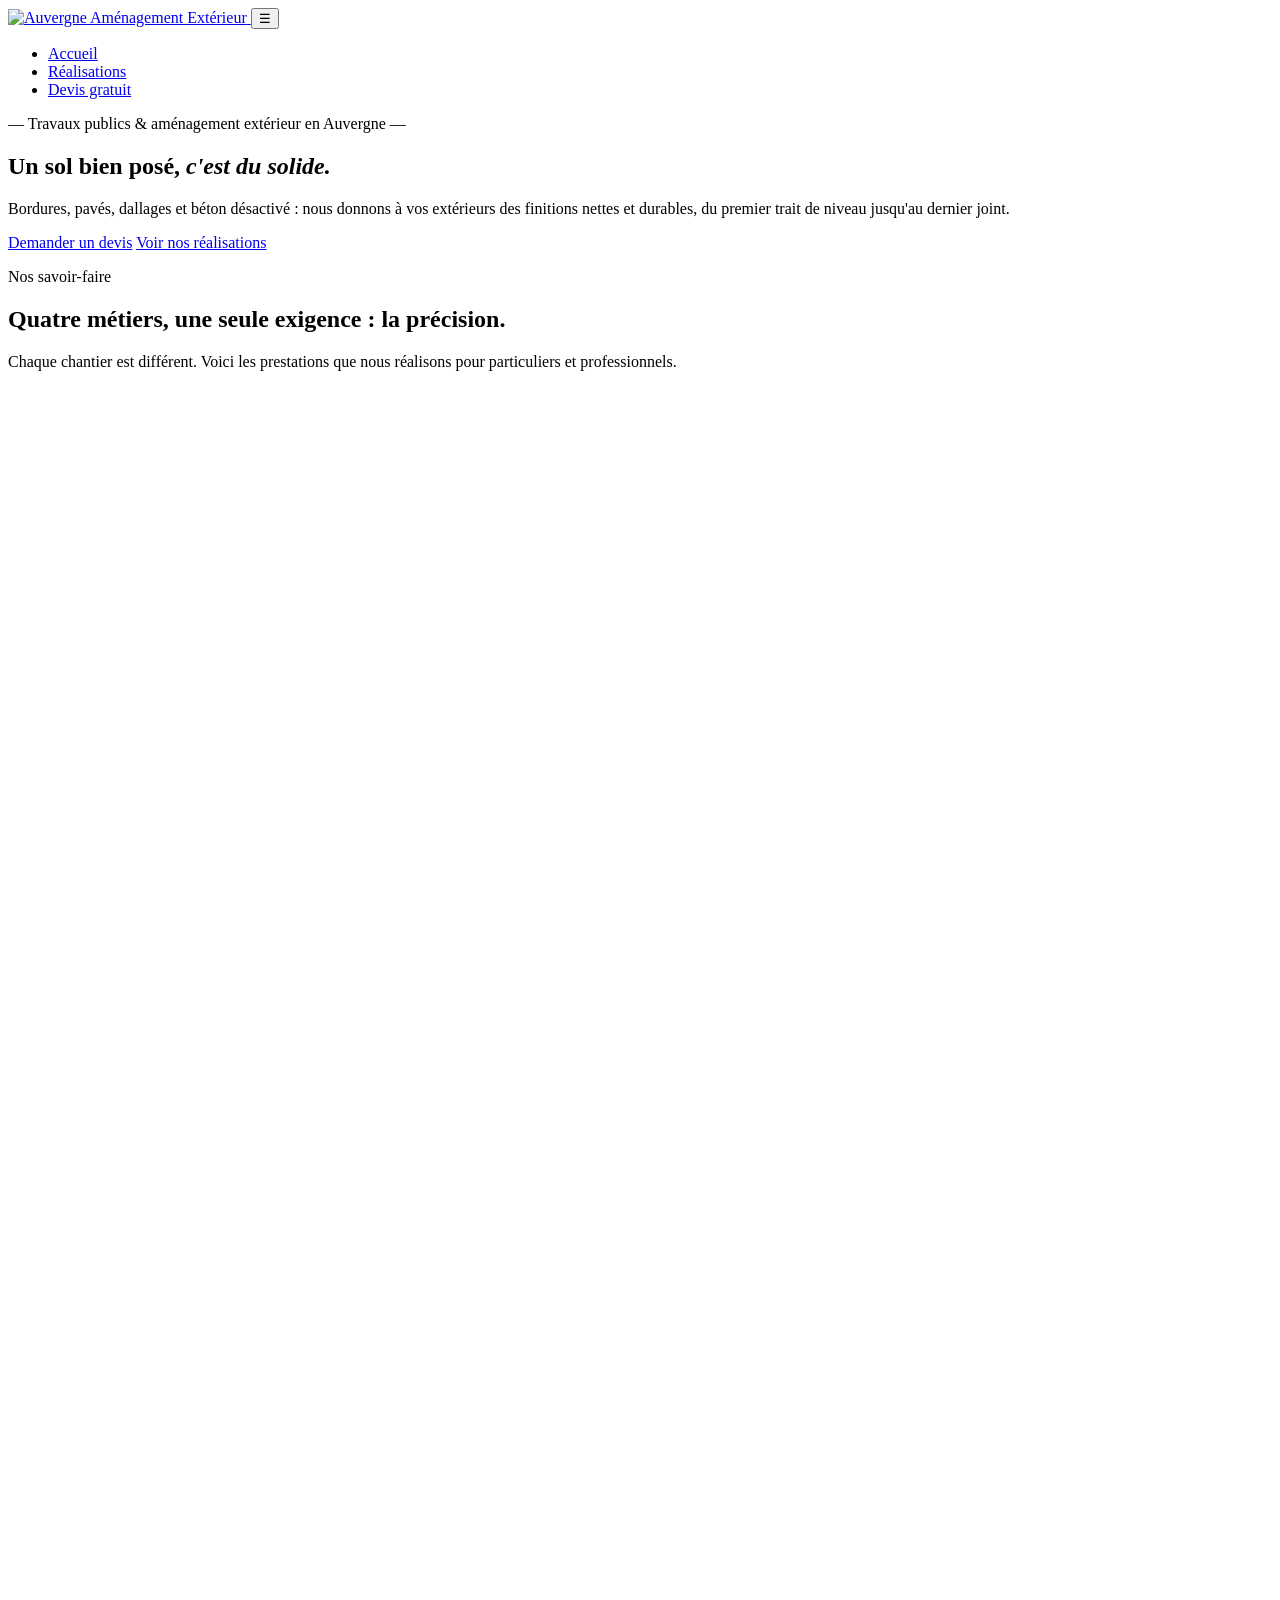
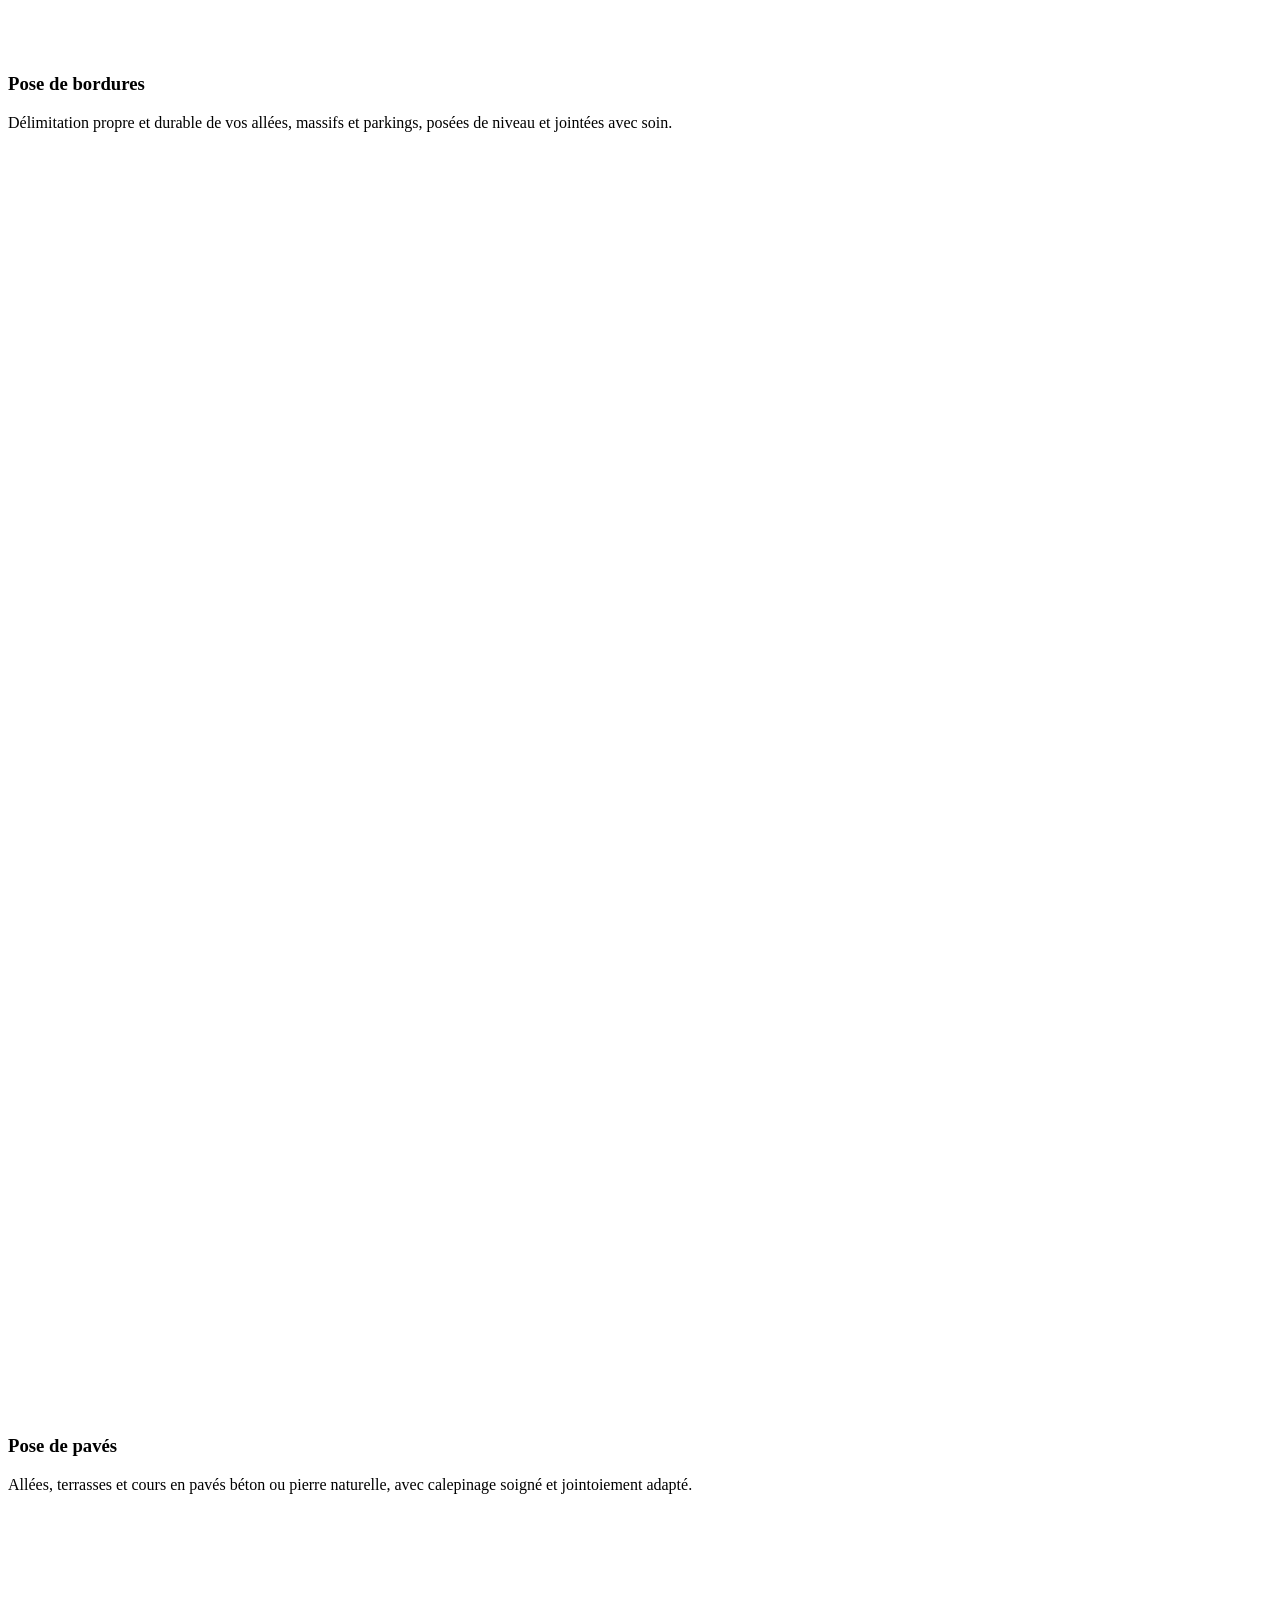
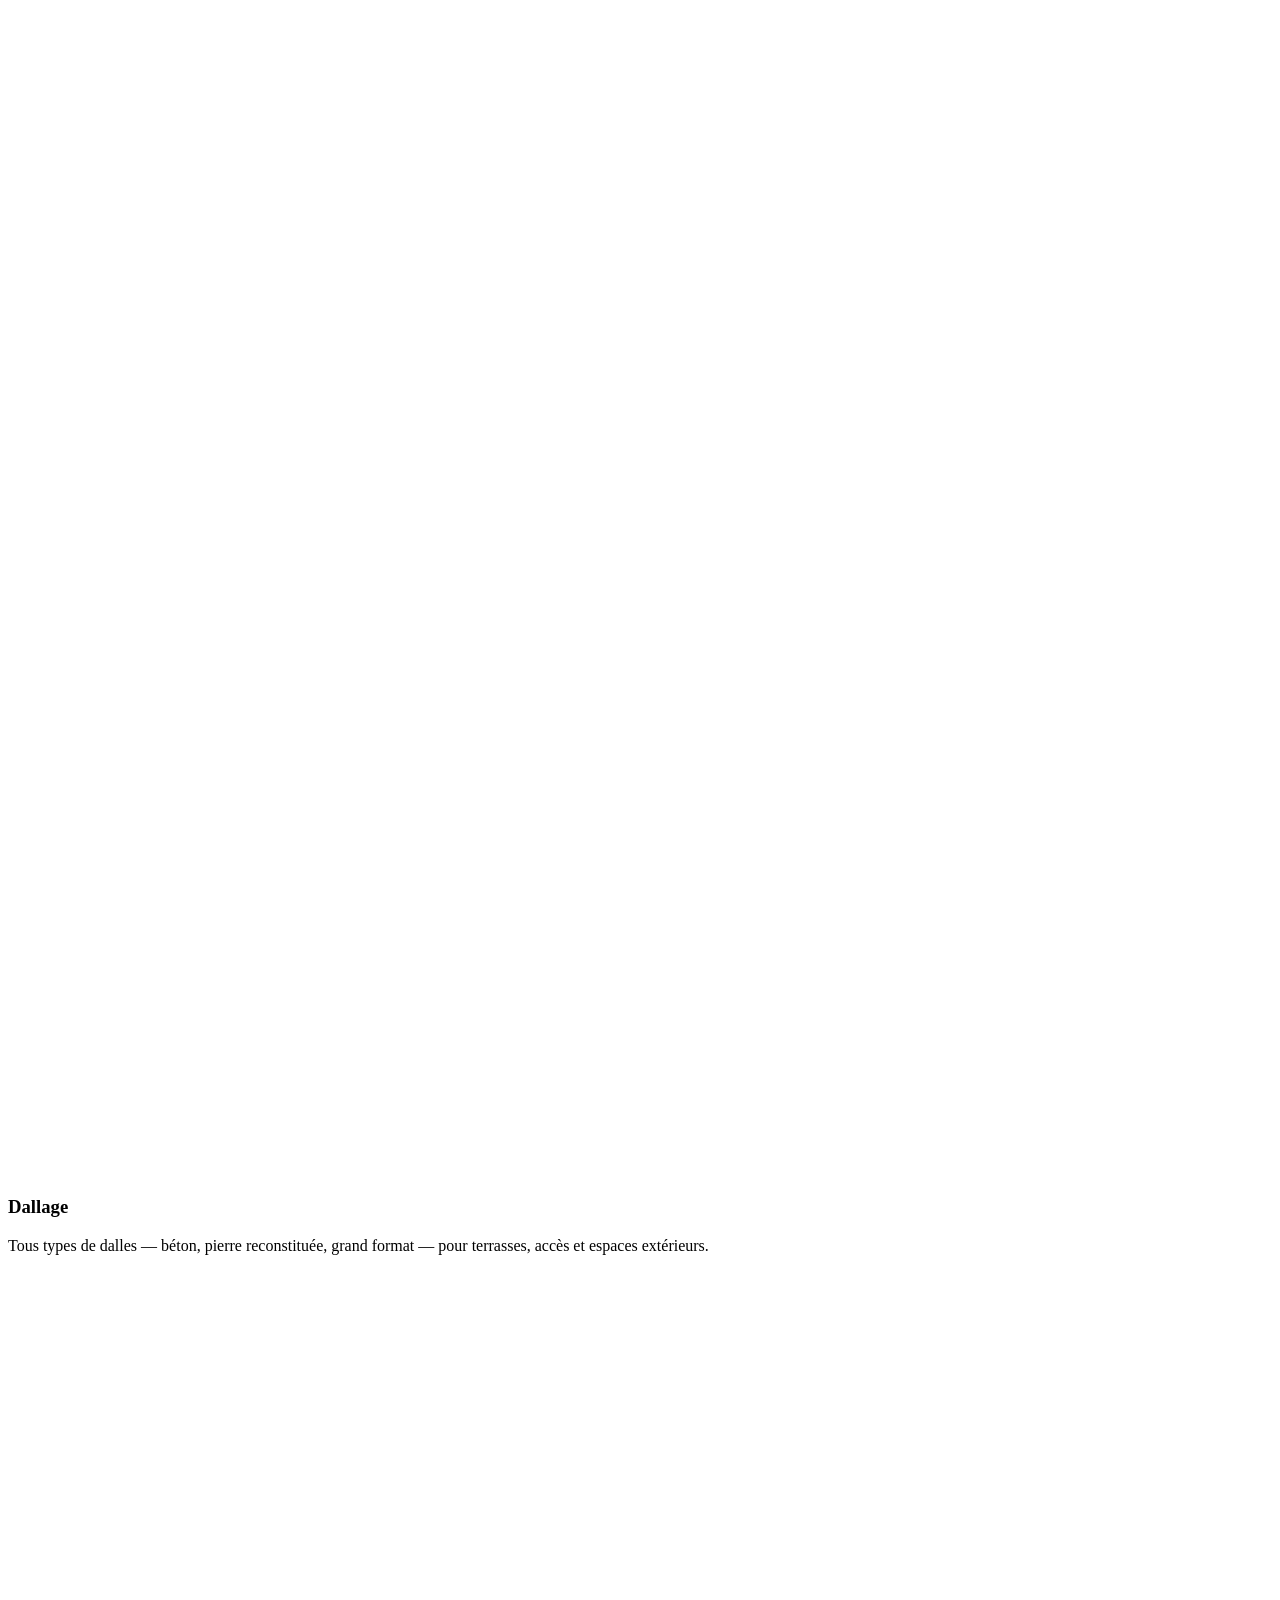
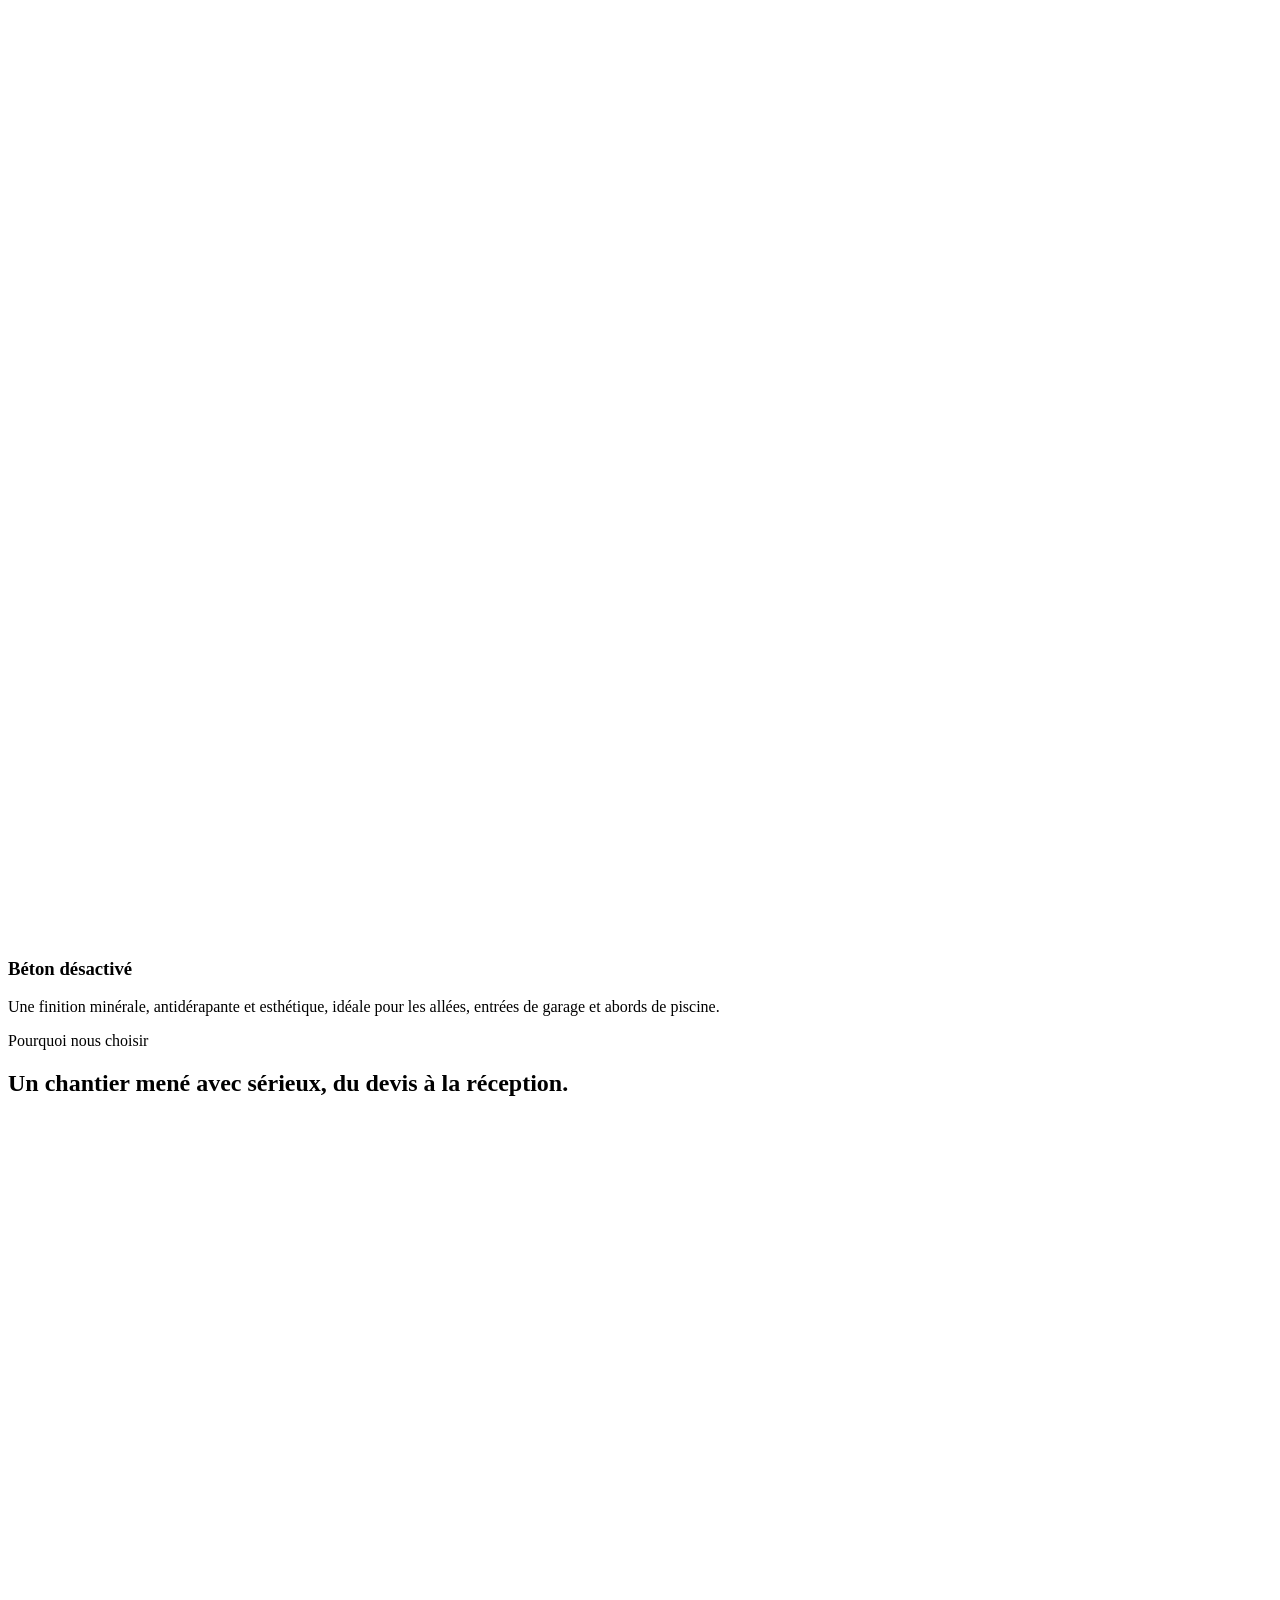
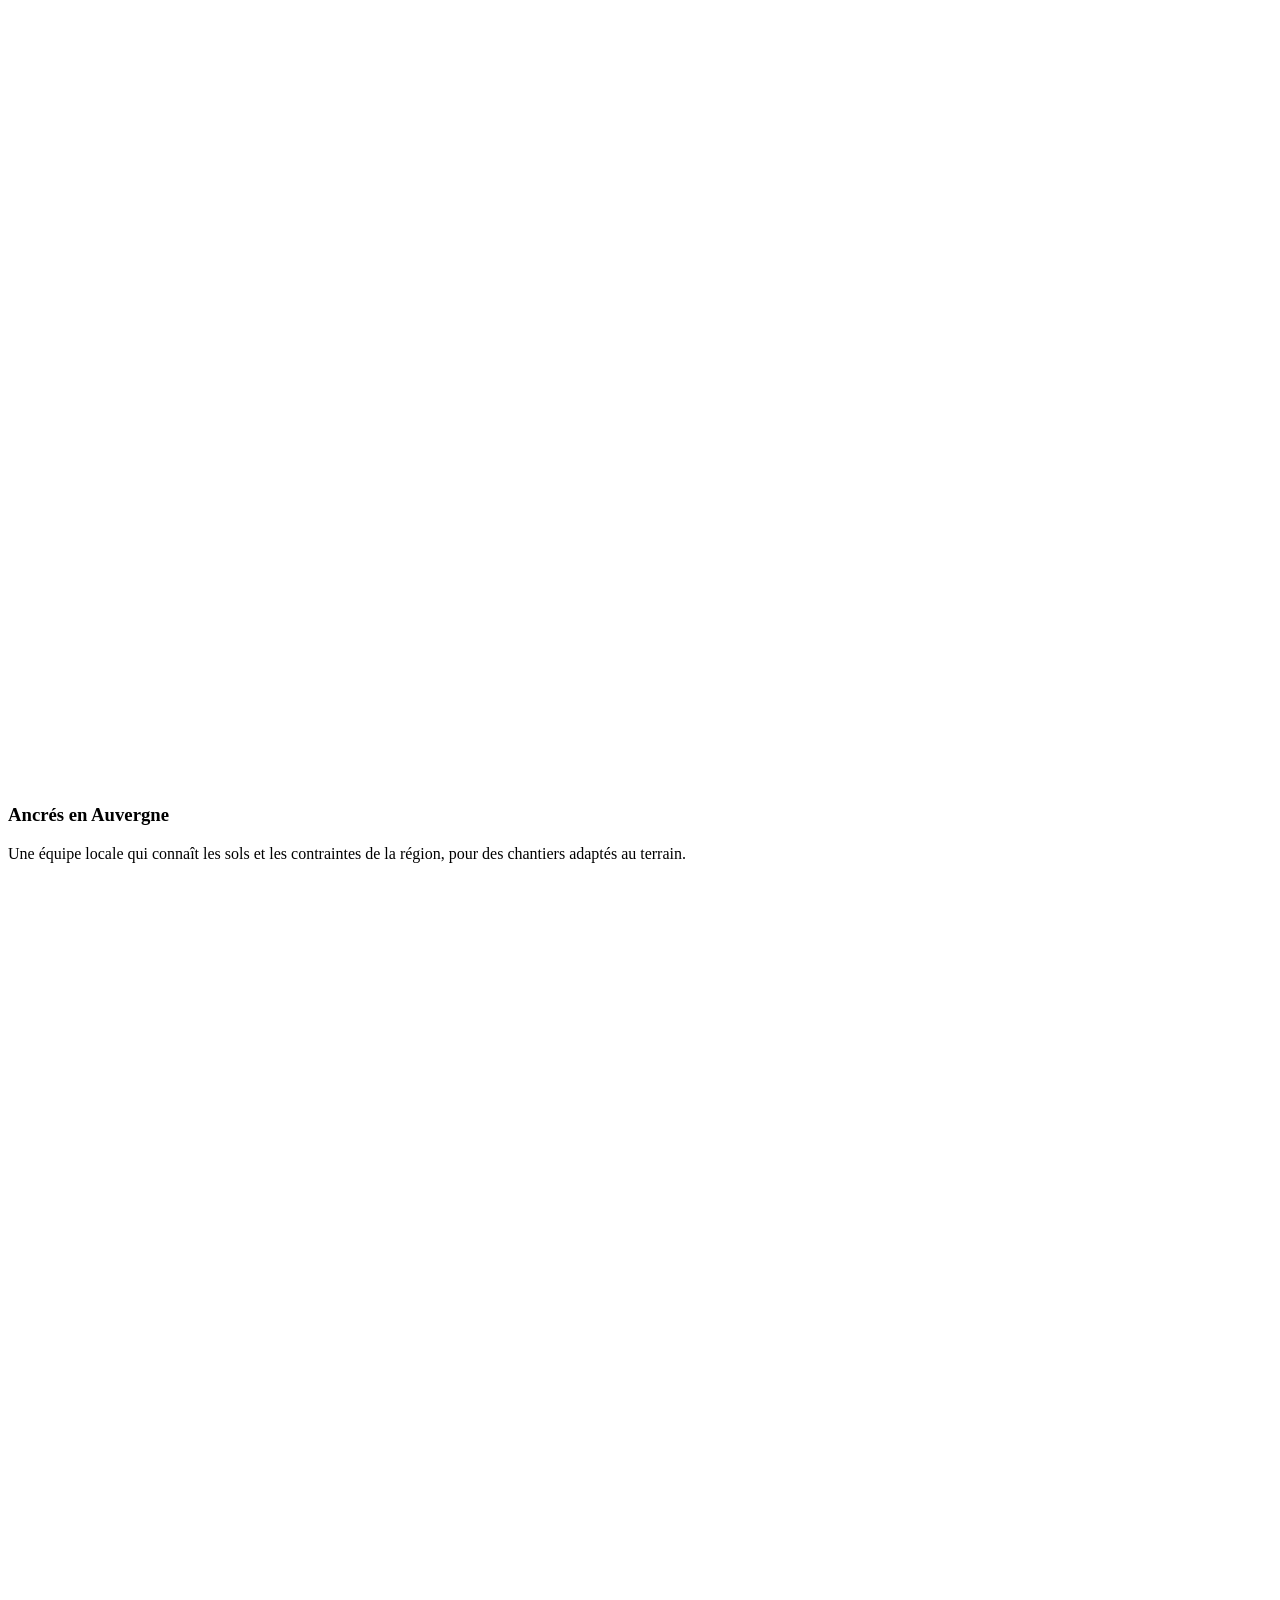
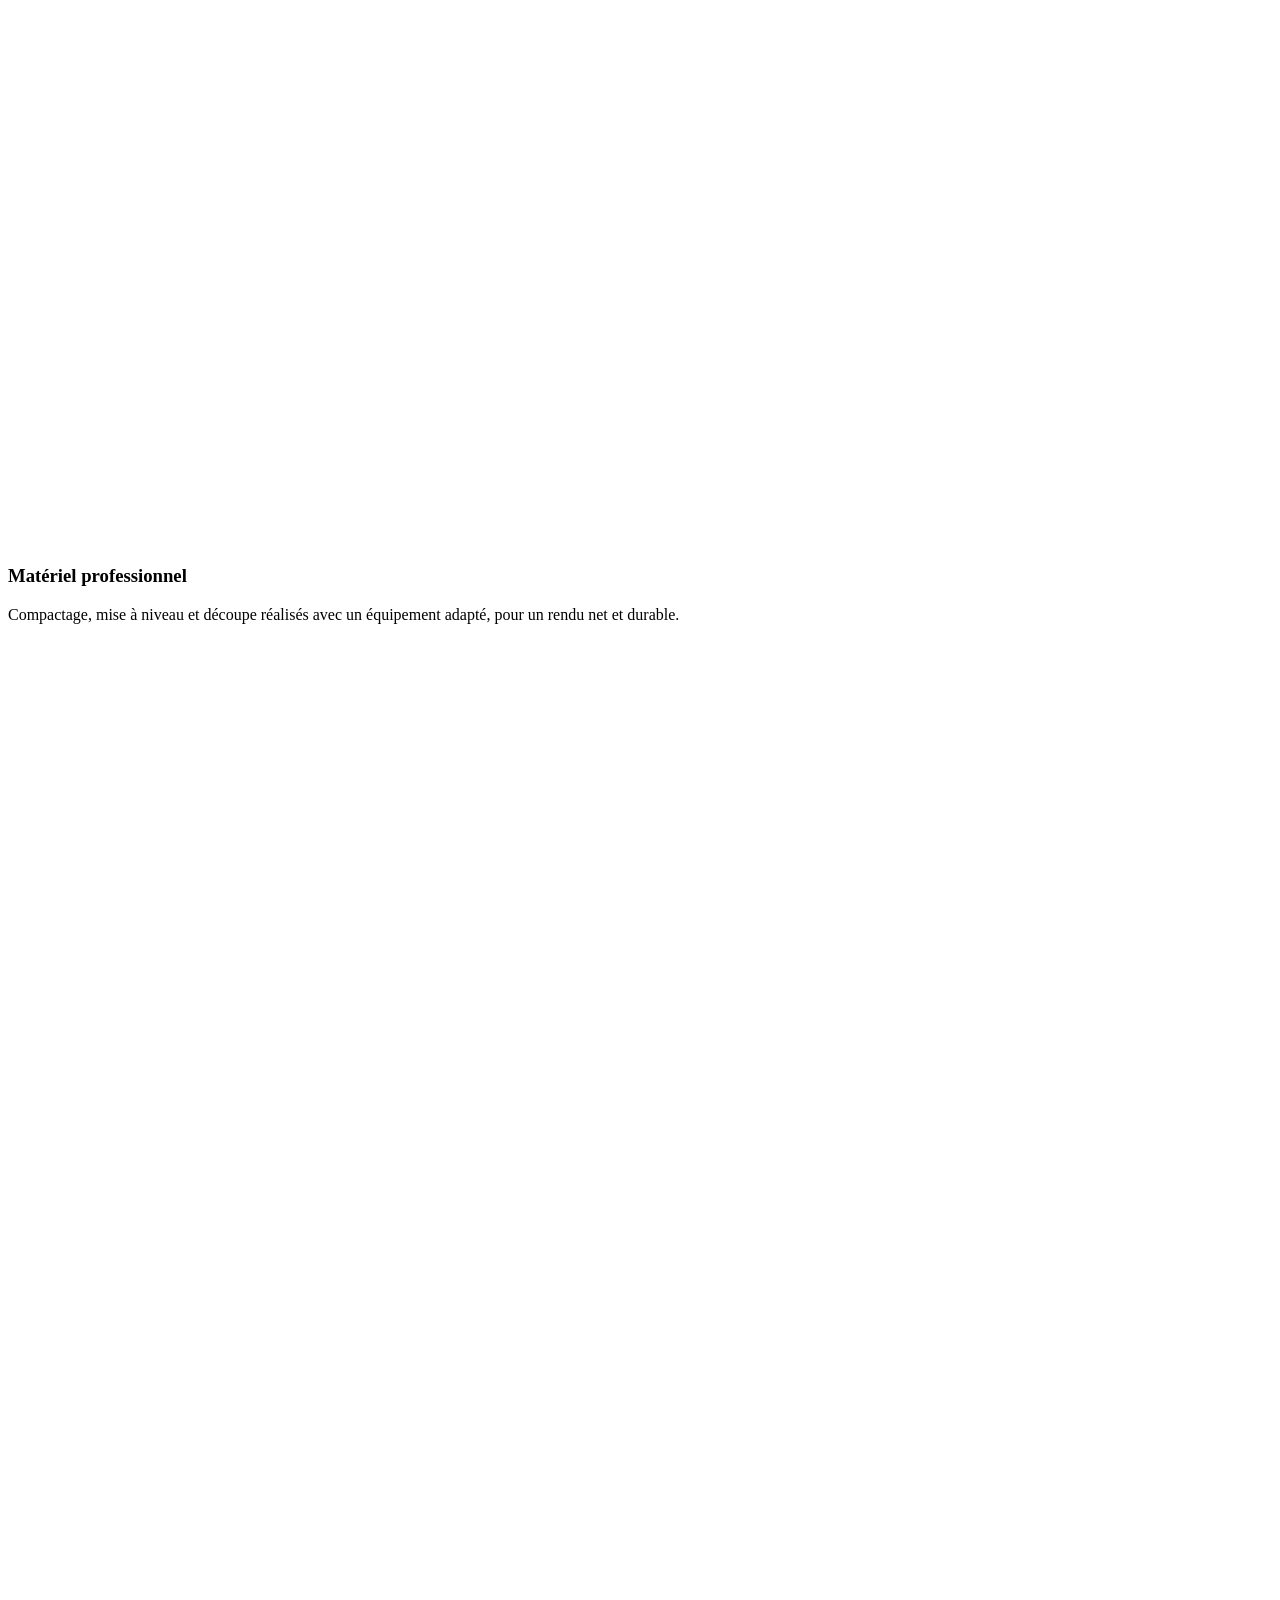
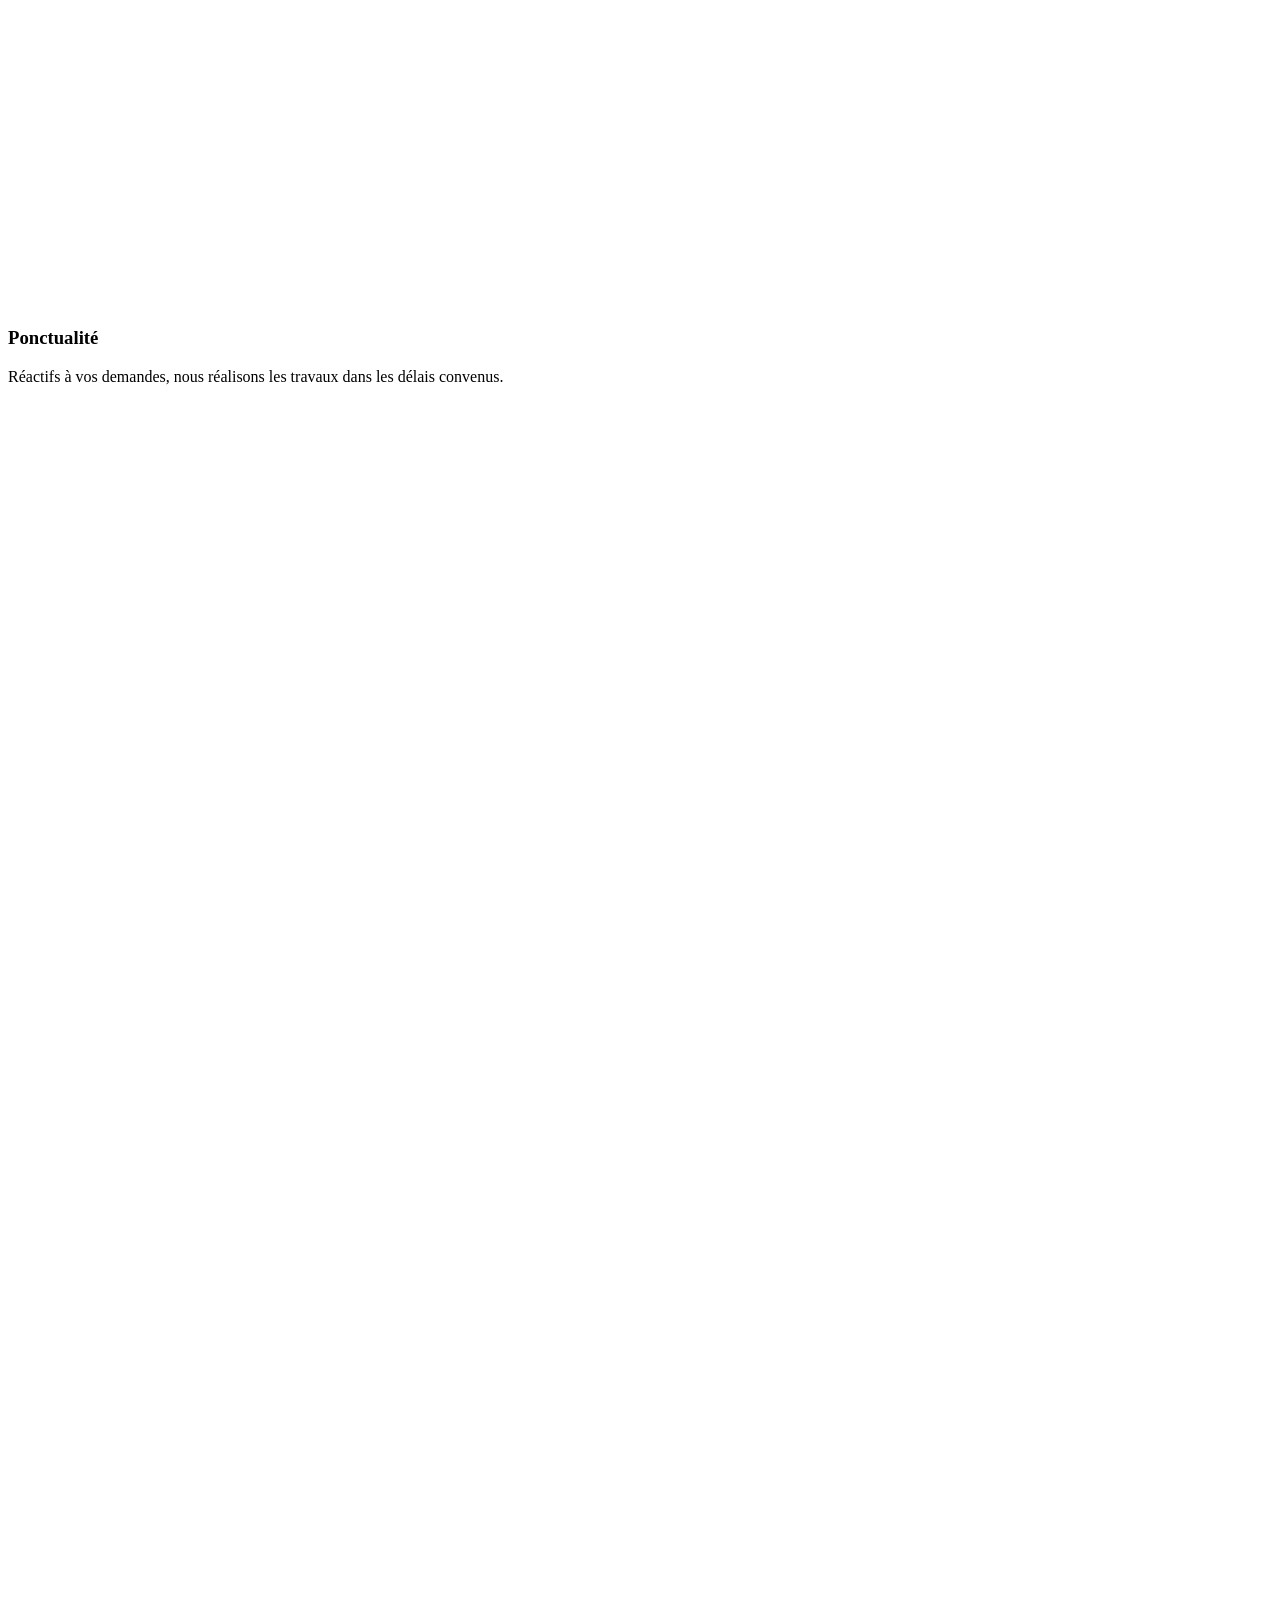
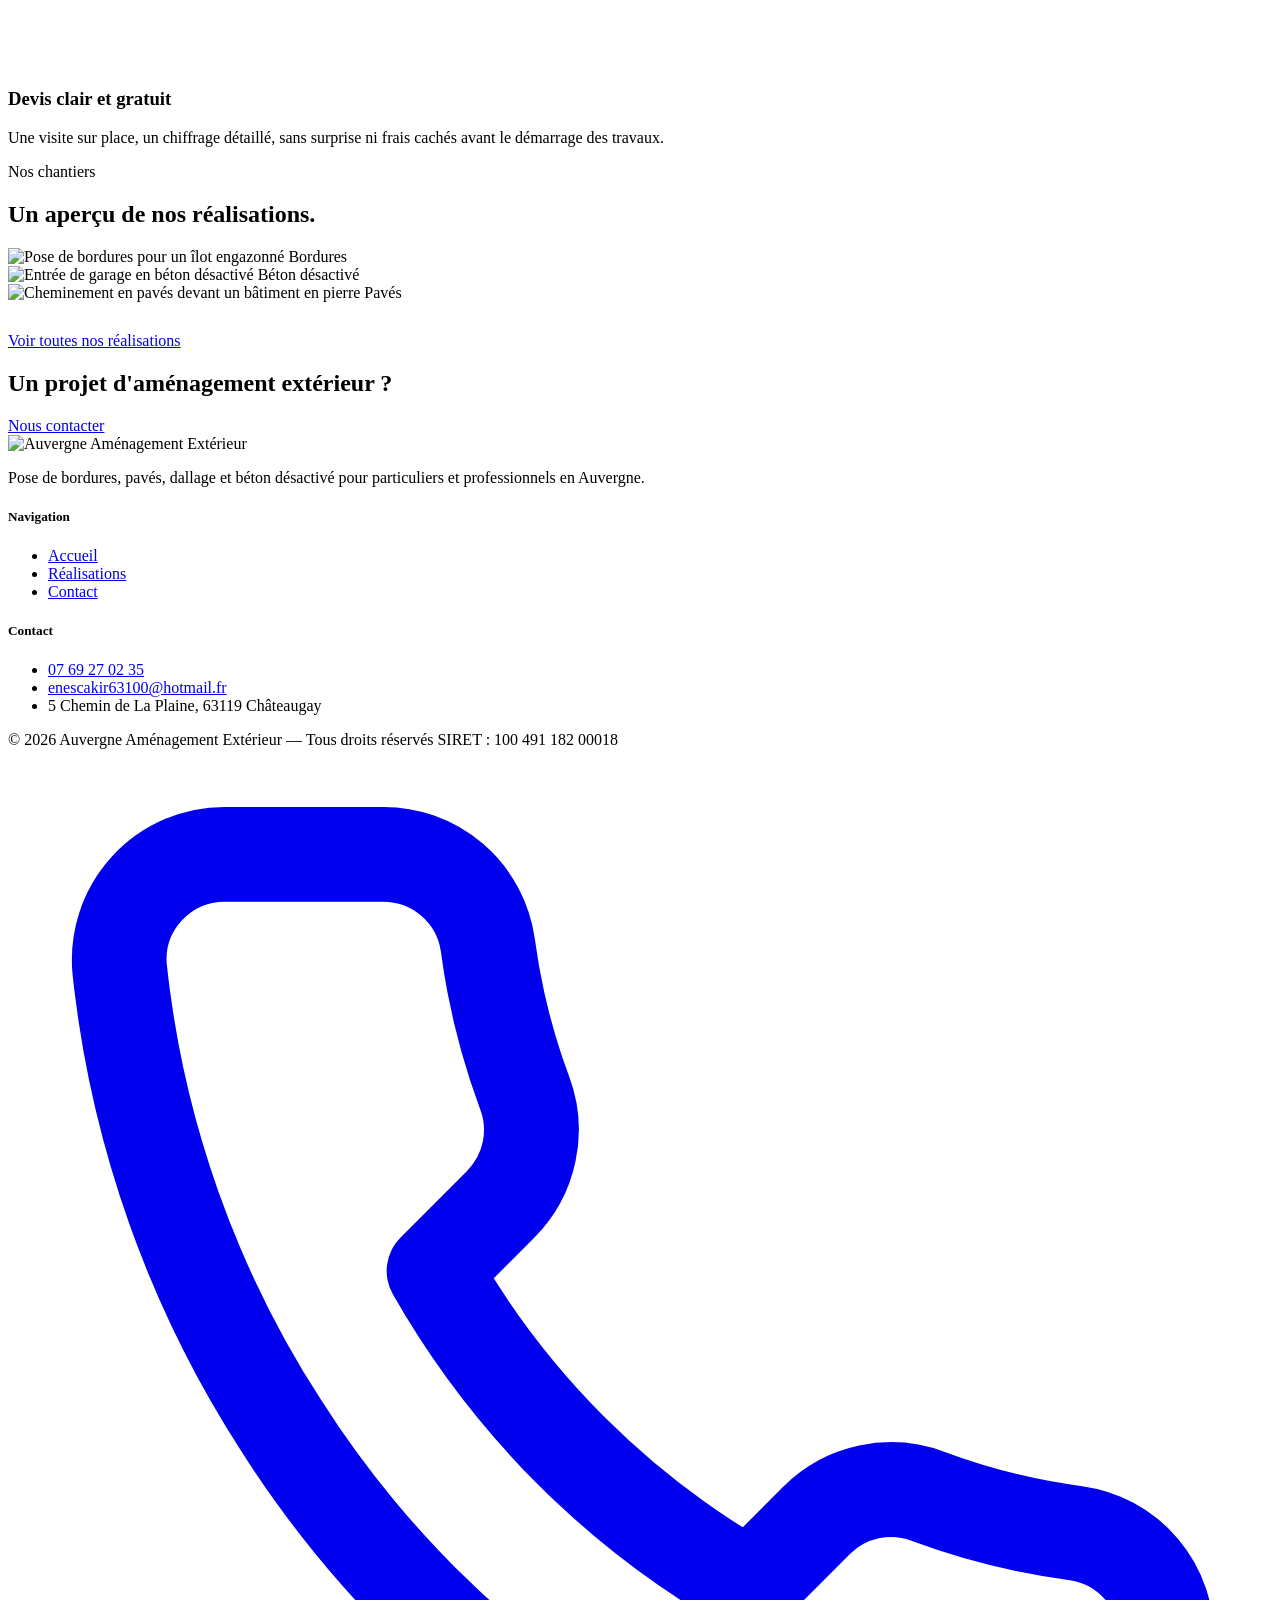
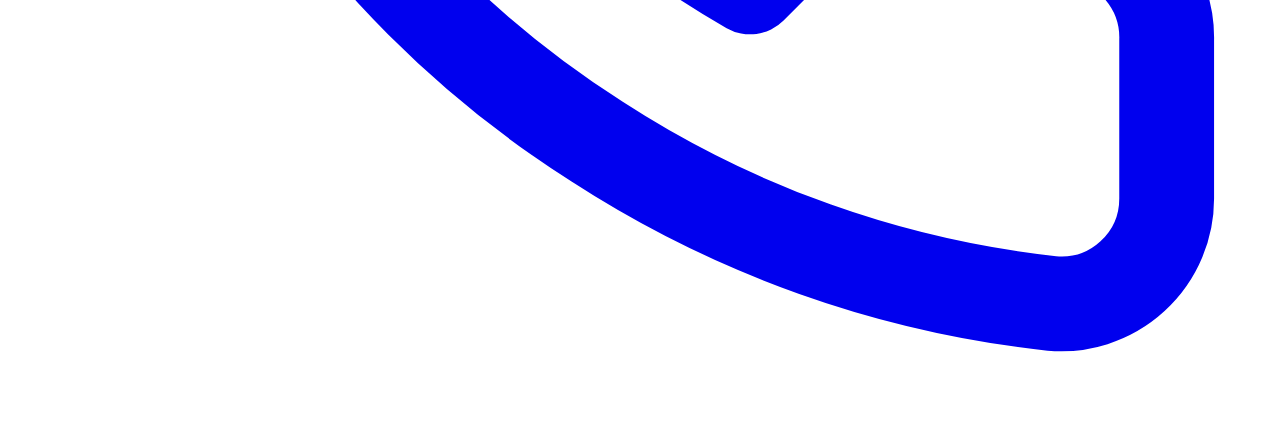
==== index.html @ 773fff90 "Add files via upload" ====
<!DOCTYPE html>
<html lang="fr">
<head>
<meta charset="UTF-8">
<meta name="viewport" content="width=device-width, initial-scale=1.0">
<title>Auvergne Aménagement Extérieur — Pose de bordures, pavés, dallage, béton désactivé</title>
<meta name="description" content="Auvergne Aménagement Extérieur réalise vos travaux d'aménagement extérieur : pose de bordures, pavés, dallage et béton désactivé. Devis gratuit.">
<link rel="icon" href="assets/logo.png">
<link rel="stylesheet" href="assets/style.css">
</head>
<body>

<header class="site-header">
  <div class="wrap">
    <a href="index.html" class="brand">
      <img src="assets/logo.png" alt="Auvergne Aménagement Extérieur">
    </a>
    <button class="nav-toggle" aria-label="Ouvrir le menu" aria-expanded="false">☰</button>
    <nav class="main-nav">
      <ul>
        <li><a href="index.html" class="active">Accueil</a></li>
        <li><a href="realisations.html">Réalisations</a></li>
        <li><a href="contact.html" class="nav-cta">Devis gratuit</a></li>
      </ul>
    </nav>
  </div>
</header>

<section class="hero" style="background-image:url('assets/realisations/paves-pierre-cheminement.jpg');">
  <div class="wrap">
    <div class="hero-copy">
      <p class="eyebrow">— Travaux publics & aménagement extérieur en Auvergne —</p>
      <h1>Un sol bien posé, <em>c'est du solide.</em></h1>
      <p class="lead">Bordures, pavés, dallages et béton désactivé : nous donnons à vos extérieurs des finitions nettes et durables, du premier trait de niveau jusqu'au dernier joint.</p>
      <div class="hero-ctas">
        <a href="contact.html" class="btn btn-primary">Demander un devis</a>
        <a href="realisations.html" class="btn btn-ghost">Voir nos réalisations</a>
      </div>
    </div>
  </div>
</section>
<section class="section-light">
  <div class="wrap">
    <div class="section-head">
      <p class="eyebrow">Nos savoir-faire</p>
      <h2>Quatre métiers, une seule exigence : la précision.</h2>
      <p>Chaque chantier est différent. Voici les prestations que nous réalisons pour particuliers et professionnels.</p>
    </div>
  </div>
  <div class="services-grid">
    <div class="service-card">
      <div class="icon-badge">
        <svg viewBox="0 0 24 24" fill="none" stroke-width="1.8" stroke-linecap="round" stroke-linejoin="round"><rect x="3" y="9" width="18" height="4" rx="0.5"/><path d="M3 13v3M21 13v3M3 9l2-4h14l2 4"/></svg>
      </div>
      <h3>Pose de bordures</h3>
      <p>Délimitation propre et durable de vos allées, massifs et parkings, posées de niveau et jointées avec soin.</p>
    </div>
    <div class="service-card">
      <div class="icon-badge">
        <svg viewBox="0 0 24 24" fill="none" stroke-width="1.8" stroke-linecap="round" stroke-linejoin="round"><rect x="3" y="3" width="7" height="7"/><rect x="14" y="3" width="7" height="7"/><rect x="3" y="14" width="7" height="7"/><rect x="14" y="14" width="7" height="7"/></svg>
      </div>
      <h3>Pose de pavés</h3>
      <p>Allées, terrasses et cours en pavés béton ou pierre naturelle, avec calepinage soigné et jointoiement adapté.</p>
    </div>
    <div class="service-card">
      <div class="icon-badge">
        <svg viewBox="0 0 24 24" fill="none" stroke-width="1.8" stroke-linecap="round" stroke-linejoin="round"><rect x="3" y="3" width="18" height="18"/><line x1="3" y1="12" x2="21" y2="12"/><line x1="12" y1="3" x2="12" y2="21"/></svg>
      </div>
      <h3>Dallage</h3>
      <p>Tous types de dalles — béton, pierre reconstituée, grand format — pour terrasses, accès et espaces extérieurs.</p>
    </div>
    <div class="service-card">
      <div class="icon-badge">
        <svg viewBox="0 0 24 24" fill="none" stroke-width="1.8" stroke-linecap="round" stroke-linejoin="round"><circle cx="12" cy="12" r="3"/><circle cx="5" cy="6" r="1.4"/><circle cx="19" cy="6" r="1.4"/><circle cx="5" cy="18" r="1.4"/><circle cx="19" cy="18" r="1.4"/></svg>
      </div>
      <h3>Béton désactivé</h3>
      <p>Une finition minérale, antidérapante et esthétique, idéale pour les allées, entrées de garage et abords de piscine.</p>
    </div>
  </div>
</section>

<section class="section-dark">
  <div class="wrap">
    <div class="section-head">
      <p class="eyebrow">Pourquoi nous choisir</p>
      <h2>Un chantier mené avec sérieux, du devis à la réception.</h2>
    </div>
    <div class="features">
      <div class="feature">
        <div class="badge-icon">
          <svg viewBox="0 0 24 24" fill="none" stroke-width="1.8" stroke-linecap="round" stroke-linejoin="round"><path d="M21 10c0 7-9 12-9 12s-9-5-9-12a9 9 0 0 1 18 0z"/><circle cx="12" cy="10" r="3"/></svg>
        </div>
        <h3>Ancrés en Auvergne</h3>
        <p>Une équipe locale qui connaît les sols et les contraintes de la région, pour des chantiers adaptés au terrain.</p>
      </div>
      <div class="feature">
        <div class="badge-icon">
          <svg viewBox="0 0 24 24" fill="none" stroke-width="1.8" stroke-linecap="round" stroke-linejoin="round"><circle cx="12" cy="12" r="3"/><path d="M19.4 15a1.65 1.65 0 0 0 .33 1.82l.06.06a2 2 0 1 1-2.83 2.83l-.06-.06a1.65 1.65 0 0 0-1.82-.33 1.65 1.65 0 0 0-1 1.51V21a2 2 0 0 1-4 0v-.09A1.65 1.65 0 0 0 9 19.4a1.65 1.65 0 0 0-1.82.33l-.06.06a2 2 0 1 1-2.83-2.83l.06-.06a1.65 1.65 0 0 0 .33-1.82 1.65 1.65 0 0 0-1.51-1H3a2 2 0 0 1 0-4h.09A1.65 1.65 0 0 0 4.6 9a1.65 1.65 0 0 0-.33-1.82l-.06-.06a2 2 0 1 1 2.83-2.83l.06.06a1.65 1.65 0 0 0 1.82.33H9a1.65 1.65 0 0 0 1-1.51V3a2 2 0 0 1 4 0v.09a1.65 1.65 0 0 0 1 1.51 1.65 1.65 0 0 0 1.82-.33l.06-.06a2 2 0 1 1 2.83 2.83l-.06.06a1.65 1.65 0 0 0-.33 1.82V9a1.65 1.65 0 0 0 1.51 1H21a2 2 0 0 1 0 4h-.09a1.65 1.65 0 0 0-1.51 1z"/></svg>
        </div>
        <h3>Matériel professionnel</h3>
        <p>Compactage, mise à niveau et découpe réalisés avec un équipement adapté, pour un rendu net et durable.</p>
      </div>
      <div class="feature">
        <div class="badge-icon">
          <svg viewBox="0 0 24 24" fill="none" stroke-width="1.8" stroke-linecap="round" stroke-linejoin="round"><circle cx="12" cy="12" r="9"/><path d="M12 7v5l3 2"/><path d="M2 8l3-3M8 2l1.5 1.5"/></svg>
        </div>
        <h3>Ponctualité</h3>
        <p>Réactifs à vos demandes, nous réalisons les travaux dans les délais convenus.</p>
      </div>
      <div class="feature">
        <div class="badge-icon">
          <svg viewBox="0 0 24 24" fill="none" stroke-width="1.8" stroke-linecap="round" stroke-linejoin="round"><path d="M9 11l3 3L22 4"/><path d="M21 12v7a2 2 0 0 1-2 2H5a2 2 0 0 1-2-2V5a2 2 0 0 1 2-2h11"/></svg>
        </div>
        <h3>Devis clair et gratuit</h3>
        <p>Une visite sur place, un chiffrage détaillé, sans surprise ni frais cachés avant le démarrage des travaux.</p>
      </div>
    </div>
  </div>
</section>

<section class="section-light">
  <div class="wrap">
    <div class="section-head">
      <p class="eyebrow">Nos chantiers</p>
      <h2>Un aperçu de nos réalisations.</h2>
    </div>
  </div>
  <div class="gallery-grid">
    <div class="gallery-item">
      <img src="assets/realisations/bordures-ilot-gravier.jpg" alt="Pose de bordures pour un îlot engazonné">
      <span class="tag">Bordures</span>
    </div>
    <div class="gallery-item">
      <img src="assets/realisations/beton-desactive-entree-garage.jpg" alt="Entrée de garage en béton désactivé">
      <span class="tag">Béton désactivé</span>
    </div>
    <div class="gallery-item">
      <img src="assets/realisations/paves-pierre-cheminement.jpg" alt="Cheminement en pavés devant un bâtiment en pierre">
      <span class="tag">Pavés</span>
    </div>
  </div>
  <div class="wrap" style="margin-top:30px;">
    <a href="realisations.html" class="btn btn-ghost">Voir toutes nos réalisations</a>
  </div>
</section>

<section class="cta-banner">
  <div class="wrap">
    <h2>Un projet d'aménagement extérieur ?</h2>
    <a href="contact.html" class="btn btn-dark">Nous contacter</a>
  </div>
</section>

<footer class="site-footer">
  <div class="wrap">
    <div class="footer-grid">
      <div class="footer-col">
        <div class="footer-brand">
          <img src="assets/logo.png" alt="Auvergne Aménagement Extérieur">
        </div>
        <p>Pose de bordures, pavés, dallage et béton désactivé pour particuliers et professionnels en Auvergne.</p>
      </div>
      <div class="footer-col">
        <h5>Navigation</h5>
        <ul>
          <li><a href="index.html">Accueil</a></li>
          <li><a href="realisations.html">Réalisations</a></li>
          <li><a href="contact.html">Contact</a></li>
        </ul>
      </div>
      <div class="footer-col">
        <h5>Contact</h5>
        <ul>
          <li><a href="tel:+33769270235">07 69 27 02 35</a></li>
          <li><a href="mailto:enescakir63100@hotmail.fr">enescakir63100@hotmail.fr</a></li>
          <li>5 Chemin de La Plaine, 63119 Châteaugay</li>
        </ul>
      </div>
    </div>
    <div class="footer-bottom">
      <span>© 2026 Auvergne Aménagement Extérieur — Tous droits réservés</span>
      <span>SIRET : 100 491 182 00018</span>
    </div>
  </div>
</footer>

<a href="tel:+33769270235" class="floating-call" aria-label="Appeler Auvergne Aménagement Extérieur">
  <svg viewBox="0 0 24 24" fill="none" stroke="currentColor" stroke-width="1.8" stroke-linecap="round" stroke-linejoin="round"><path d="M22 16.92v3a2 2 0 0 1-2.18 2 19.79 19.79 0 0 1-8.63-3.07 19.5 19.5 0 0 1-6-6 19.79 19.79 0 0 1-3.07-8.67A2 2 0 0 1 4.11 2h3a2 2 0 0 1 2 1.72c.127.96.362 1.903.7 2.81a2 2 0 0 1-.45 2.11L8.09 9.91a16 16 0 0 0 6 6l1.27-1.27a2 2 0 0 1 2.11-.45c.907.338 1.85.573 2.81.7A2 2 0 0 1 22 16.92z"/></svg>
</a>

<script src="assets/script.js"></script>
</body>
</html>
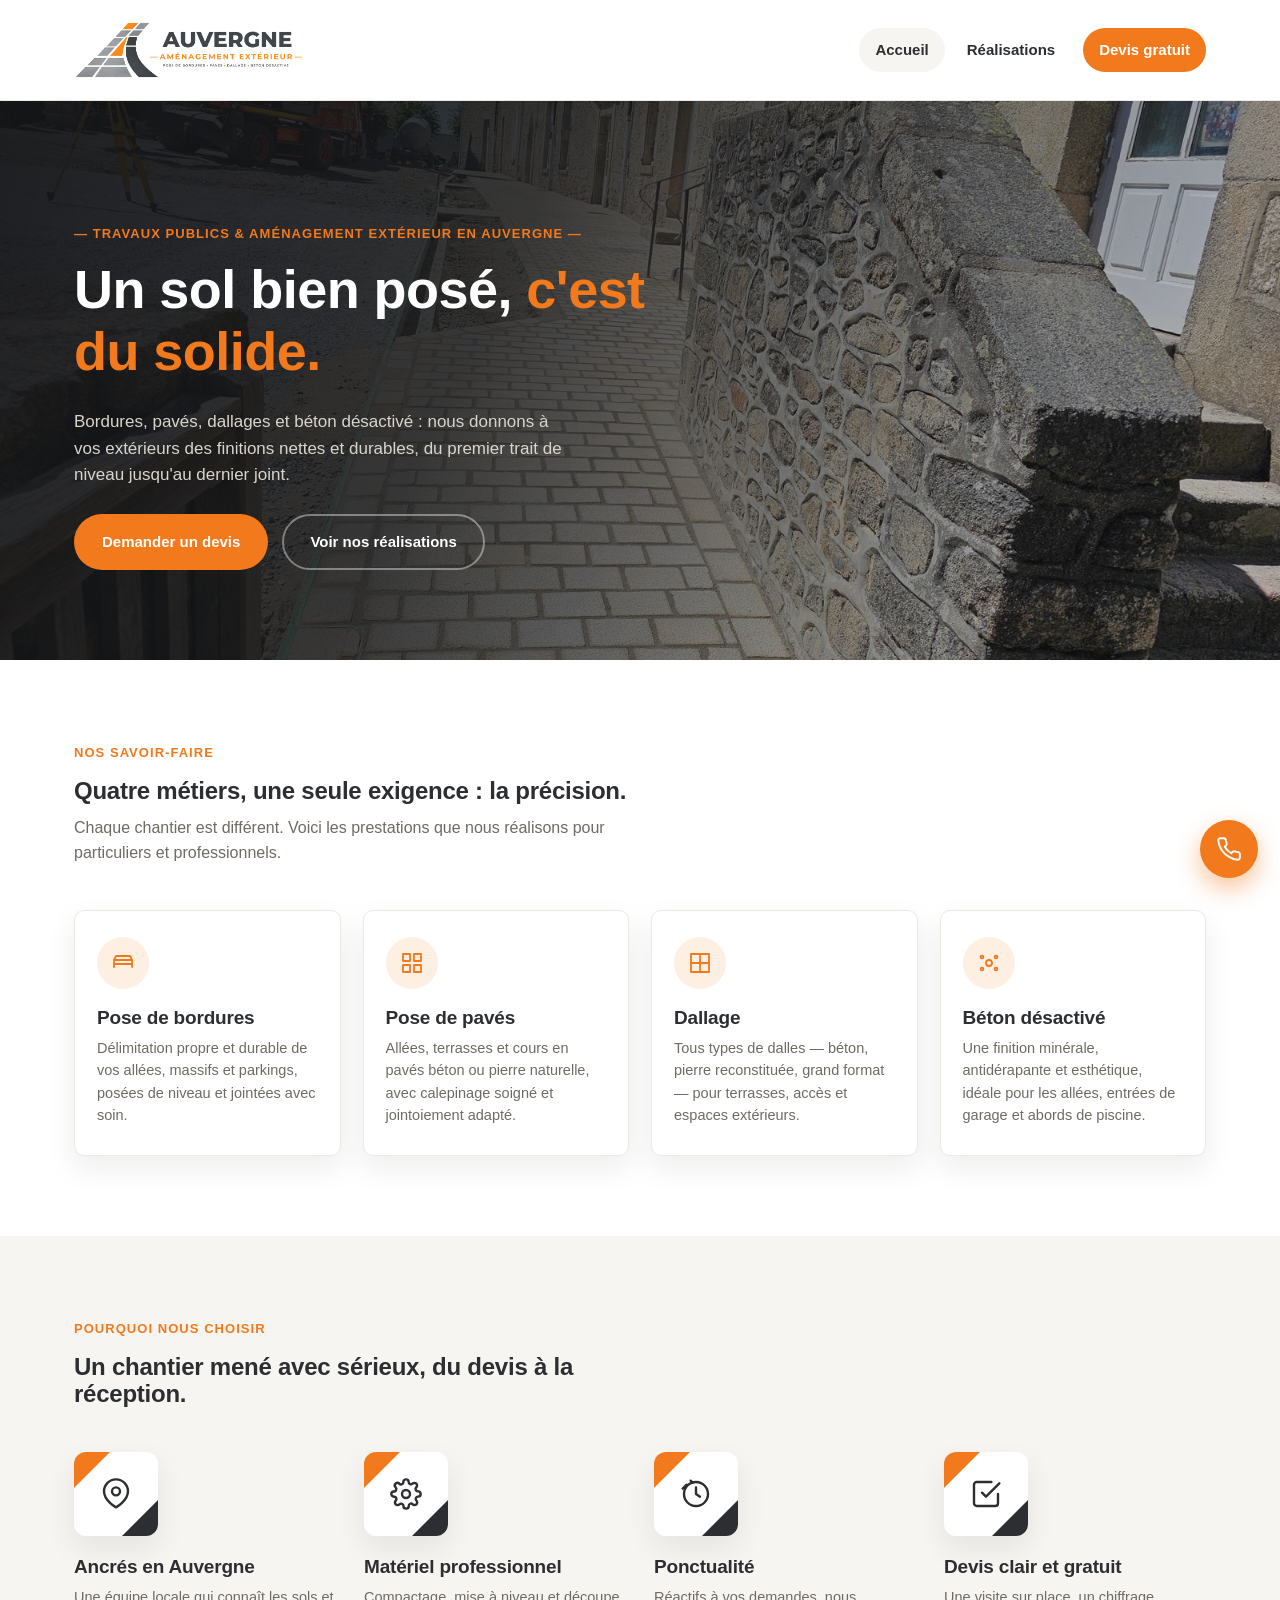
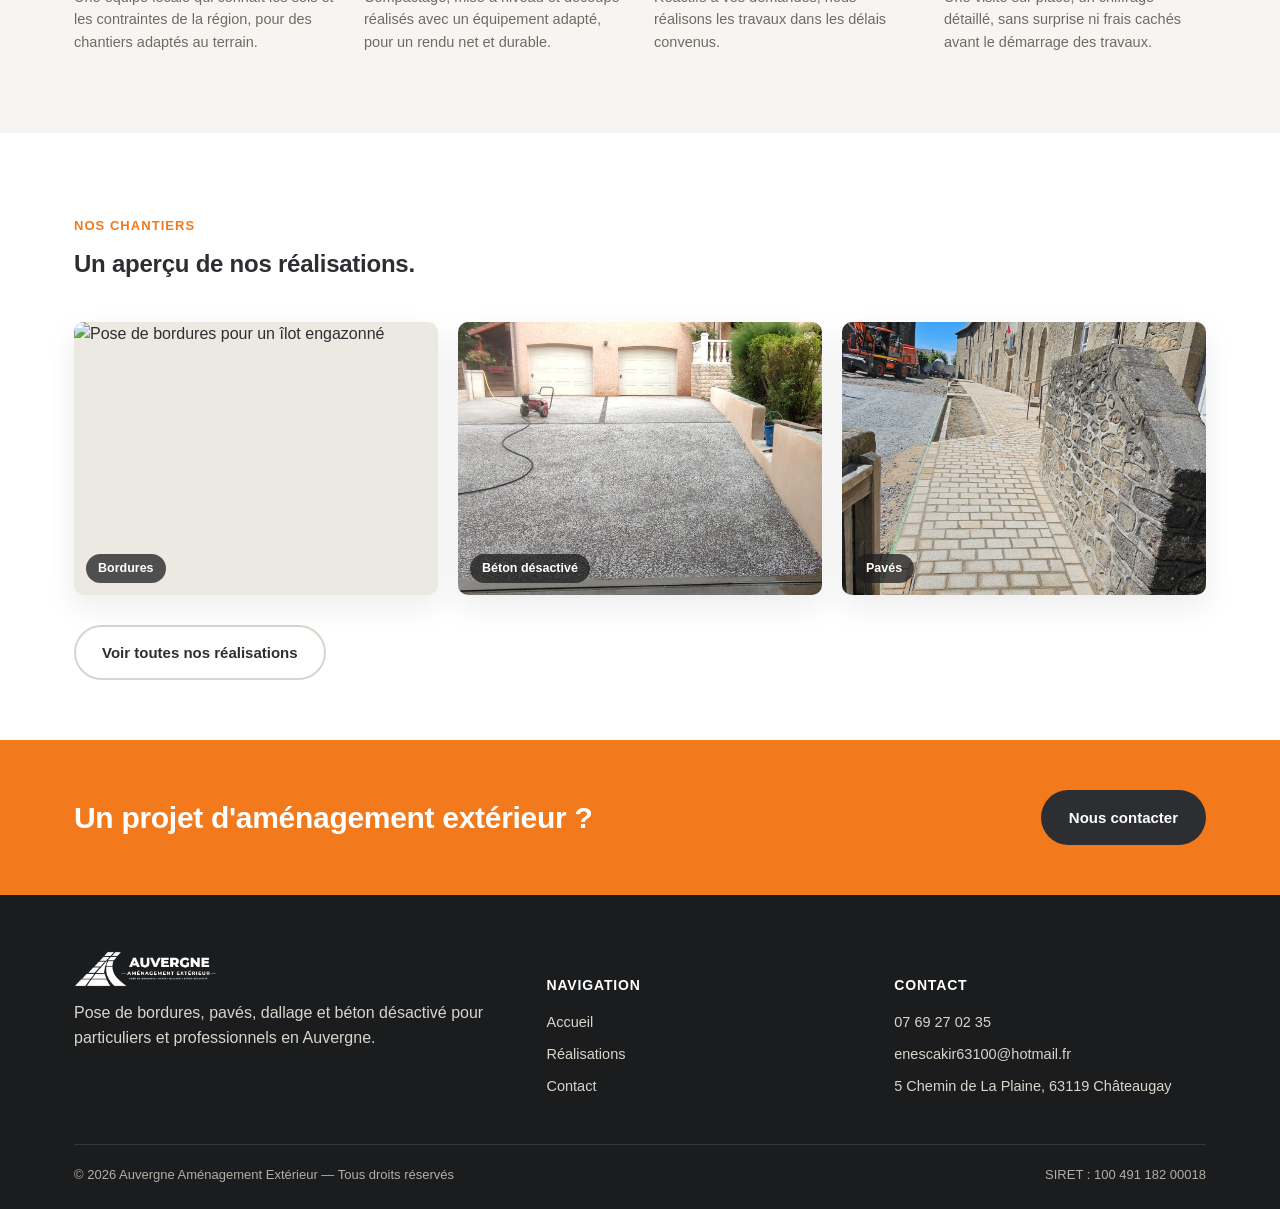
==== commit 0fd1ede9: "Add files via upload" ====
--- a/index.html
+++ b/index.html
@@ -5,15 +5,15 @@
 <meta name="viewport" content="width=device-width, initial-scale=1.0">
 <title>Auvergne Aménagement Extérieur — Pose de bordures, pavés, dallage, béton désactivé</title>
 <meta name="description" content="Auvergne Aménagement Extérieur réalise vos travaux d'aménagement extérieur : pose de bordures, pavés, dallage et béton désactivé. Devis gratuit.">
-<link rel="icon" href="assets/logo.png">
-<link rel="stylesheet" href="assets/style.css">
+<link rel="icon" href="logo.png">
+<link rel="stylesheet" href="style.css">
 </head>
 <body>
 
 <header class="site-header">
   <div class="wrap">
     <a href="index.html" class="brand">
-      <img src="assets/logo.png" alt="Auvergne Aménagement Extérieur">
+      <img src="logo.png" alt="Auvergne Aménagement Extérieur">
     </a>
     <button class="nav-toggle" aria-label="Ouvrir le menu" aria-expanded="false">☰</button>
     <nav class="main-nav">
@@ -26,7 +26,7 @@
   </div>
 </header>
 
-<section class="hero" style="background-image:url('assets/realisations/paves-pierre-cheminement.jpg');">
+<section class="hero" style="background-image:url('paves-pierre-cheminement.jpg');">
   <div class="wrap">
     <div class="hero-copy">
       <p class="eyebrow">— Travaux publics & aménagement extérieur en Auvergne —</p>
@@ -127,15 +127,15 @@
   </div>
   <div class="gallery-grid">
     <div class="gallery-item">
-      <img src="assets/realisations/bordures-ilot-gravier.jpg" alt="Pose de bordures pour un îlot engazonné">
+      <img src="bordures-ilot-gravier.jpg" alt="Pose de bordures pour un îlot engazonné">
       <span class="tag">Bordures</span>
     </div>
     <div class="gallery-item">
-      <img src="assets/realisations/beton-desactive-entree-garage.jpg" alt="Entrée de garage en béton désactivé">
+      <img src="beton-desactive-entree-garage.jpg" alt="Entrée de garage en béton désactivé">
       <span class="tag">Béton désactivé</span>
     </div>
     <div class="gallery-item">
-      <img src="assets/realisations/paves-pierre-cheminement.jpg" alt="Cheminement en pavés devant un bâtiment en pierre">
+      <img src="paves-pierre-cheminement.jpg" alt="Cheminement en pavés devant un bâtiment en pierre">
       <span class="tag">Pavés</span>
     </div>
   </div>
@@ -156,7 +156,7 @@
     <div class="footer-grid">
       <div class="footer-col">
         <div class="footer-brand">
-          <img src="assets/logo.png" alt="Auvergne Aménagement Extérieur">
+          <img src="logo.png" alt="Auvergne Aménagement Extérieur">
         </div>
         <p>Pose de bordures, pavés, dallage et béton désactivé pour particuliers et professionnels en Auvergne.</p>
       </div>
@@ -188,6 +188,6 @@
   <svg viewBox="0 0 24 24" fill="none" stroke="currentColor" stroke-width="1.8" stroke-linecap="round" stroke-linejoin="round"><path d="M22 16.92v3a2 2 0 0 1-2.18 2 19.79 19.79 0 0 1-8.63-3.07 19.5 19.5 0 0 1-6-6 19.79 19.79 0 0 1-3.07-8.67A2 2 0 0 1 4.11 2h3a2 2 0 0 1 2 1.72c.127.96.362 1.903.7 2.81a2 2 0 0 1-.45 2.11L8.09 9.91a16 16 0 0 0 6 6l1.27-1.27a2 2 0 0 1 2.11-.45c.907.338 1.85.573 2.81.7A2 2 0 0 1 22 16.92z"/></svg>
 </a>
 
-<script src="assets/script.js"></script>
+<script src="script.js"></script>
 </body>
 </html>
--- a/style.css
+++ b/style.css
@@ -0,0 +1,312 @@
+:root{
+  --dark: #2c2e31;
+  --dark-2: #1b1c1e;
+  --orange: #f2791c;
+  --orange-dark: #d9660f;
+  --stone-100: #f7f5f2;
+  --stone-200: #ece9e3;
+  --stone-300: #d9d5cd;
+  --stone-400: #b3aea5;
+  --stone-500: #6f6b64;
+  --white: #ffffff;
+  --radius: 10px;
+  --shadow: 0 12px 30px rgba(28,28,30,0.08);
+  --wrap: 1180px;
+}
+
+*,*::before,*::after{ box-sizing:border-box; }
+html{ scroll-behavior:smooth; }
+body{
+  margin:0;
+  font-family:-apple-system,BlinkMacSystemFont,"Segoe UI",Roboto,Helvetica,Arial,sans-serif;
+  color:var(--dark);
+  background:var(--white);
+  line-height:1.55;
+  -webkit-font-smoothing:antialiased;
+}
+img{ max-width:100%; display:block; }
+a{ color:inherit; text-decoration:none; }
+ul{ list-style:none; margin:0; padding:0; }
+h1,h2,h3,h4{ margin:0 0 .5em; line-height:1.15; font-weight:800; letter-spacing:-0.01em; }
+p{ margin:0 0 1em; }
+.wrap{ max-width:var(--wrap); margin:0 auto; padding:0 24px; }
+
+.eyebrow{
+  display:inline-block;
+  color:var(--orange);
+  font-weight:700;
+  font-size:13px;
+  letter-spacing:.08em;
+  text-transform:uppercase;
+  margin:0 0 14px;
+}
+
+/* Buttons */
+.btn{
+  display:inline-flex;
+  align-items:center;
+  justify-content:center;
+  gap:8px;
+  padding:14px 26px;
+  border-radius:999px;
+  font-weight:700;
+  font-size:15px;
+  border:2px solid transparent;
+  cursor:pointer;
+  transition:transform .15s ease, background .2s ease, border-color .2s ease, color .2s ease;
+}
+.btn:hover{ transform:translateY(-2px); }
+.btn-primary{ background:var(--orange); color:var(--white); }
+.btn-primary:hover{ background:var(--orange-dark); }
+.btn-ghost{ background:transparent; border-color:var(--stone-300); color:var(--dark); }
+.btn-ghost:hover{ border-color:var(--dark); }
+.btn-dark{ background:var(--dark); color:var(--white); }
+.btn-dark:hover{ background:var(--dark-2); }
+
+/* Header */
+.site-header{
+  position:sticky; top:0; z-index:50;
+  background:rgba(255,255,255,.92);
+  backdrop-filter:blur(8px);
+  border-bottom:1px solid var(--stone-200);
+}
+.site-header .wrap{
+  display:flex; align-items:center; justify-content:space-between;
+  height:100px;
+}
+.brand img{ height:58px; width:auto; }
+.nav-toggle{
+  display:none; background:none; border:none; font-size:26px; cursor:pointer; color:var(--dark);
+}
+.main-nav ul{ display:flex; align-items:center; gap:6px; }
+.main-nav a{
+  display:inline-block;
+  padding:10px 16px;
+  font-weight:700;
+  font-size:15px;
+  color:var(--dark);
+  border-radius:999px;
+}
+.main-nav a:hover, .main-nav a.active{ background:var(--stone-100); }
+.main-nav a.nav-cta{
+  background:var(--orange); color:var(--white); margin-left:6px;
+}
+.main-nav a.nav-cta:hover{ background:var(--orange-dark); }
+
+/* Paver strip divider */
+.paver-strip{ display:flex; gap:6px; padding:16px 24px; max-width:var(--wrap); margin:0 auto; }
+.paver-strip span{ flex:1; height:10px; background:var(--stone-300); border-radius:2px; }
+.paver-strip.on-dark{ background:var(--dark-2); }
+.paver-strip.on-dark span{ background:#45484c; }
+.paver-strip span.accent{ background:var(--orange); }
+.paver-strip.on-light span.accent{ background:var(--orange); }
+
+/* Hero */
+.hero{
+  position:relative;
+  color:var(--white);
+  padding:120px 0 90px;
+  background-size:cover;
+  background-position:center;
+  isolation:isolate;
+}
+.hero::before{
+  content:"";
+  position:absolute; inset:0;
+  background:linear-gradient(115deg, rgba(20,21,23,.94) 0%, rgba(20,21,23,.82) 38%, rgba(20,21,23,.35) 75%, rgba(20,21,23,.15) 100%);
+  z-index:-1;
+}
+.hero .wrap{ display:block; }
+.hero-copy{ max-width:640px; }
+.hero h1{ font-size:clamp(32px,4.6vw,54px); color:var(--white); }
+.hero h1 em{ color:var(--orange); font-style:normal; }
+.hero .lead{ color:var(--stone-300); font-size:17px; max-width:52ch; }
+.hero-ctas{ display:flex; gap:14px; flex-wrap:wrap; margin-top:26px; }
+.hero .btn-ghost{ border-color:rgba(255,255,255,.4); color:var(--white); }
+.hero .btn-ghost:hover{ border-color:var(--white); }
+
+/* Sections */
+.section-light{ background:var(--white); padding:80px 0 60px; }
+.section-dark{ background:var(--stone-100); padding:80px 0; }
+.section-head{ max-width:64ch; margin-bottom:44px; }
+.section-head p:last-child{ color:var(--stone-500); font-size:16px; }
+
+/* Services grid */
+.services-grid{
+  max-width:var(--wrap); margin:0 auto; padding:0 24px 20px;
+  display:grid; grid-template-columns:repeat(4,1fr); gap:22px;
+}
+.service-card{
+  background:var(--white);
+  border:1px solid var(--stone-200);
+  border-radius:var(--radius);
+  padding:26px 22px 28px;
+  box-shadow:var(--shadow);
+  position:relative;
+}
+.icon-badge{
+  width:52px; height:52px; border-radius:50%;
+  background:rgba(242,121,28,.12);
+  display:flex; align-items:center; justify-content:center;
+  margin-bottom:18px;
+}
+.icon-badge svg{ width:24px; height:24px; stroke:var(--orange); }
+.service-card h3{ font-size:19px; margin-bottom:8px; }
+.service-card p{ color:var(--stone-500); font-size:14.5px; margin-bottom:0; }
+
+/* Features (why us) */
+.features{ display:grid; grid-template-columns:repeat(4,1fr); gap:28px; margin-top:10px; }
+@media (max-width:1100px) and (min-width:901px){
+  .features{ grid-template-columns:repeat(2,1fr); }
+}
+.feature h3{ font-size:19px; margin-bottom:8px; }
+.feature p{ color:var(--stone-500); font-size:14.5px; margin-bottom:0; }
+
+.badge-icon{
+  width:84px; height:84px;
+  background:var(--white);
+  border-radius:12px;
+  position:relative;
+  overflow:hidden;
+  display:flex; align-items:center; justify-content:center;
+  margin-bottom:20px;
+  box-shadow:var(--shadow);
+}
+.badge-icon::before, .badge-icon::after{
+  content:""; position:absolute; width:36px; height:36px;
+}
+.badge-icon::before{
+  top:0; left:0; background:var(--orange);
+  clip-path:polygon(0 0, 100% 0, 0 100%);
+}
+.badge-icon::after{
+  bottom:0; right:0; background:var(--dark);
+  clip-path:polygon(100% 100%, 100% 0, 0 100%);
+}
+.badge-icon svg{
+  width:32px; height:32px; stroke:var(--dark);
+  position:relative; z-index:1;
+}
+
+/* Floating call button */
+.floating-call{
+  position:fixed; right:22px; bottom:22px; z-index:60;
+  width:58px; height:58px; border-radius:50%;
+  background:var(--orange); color:var(--white);
+  display:flex; align-items:center; justify-content:center;
+  box-shadow:0 10px 24px rgba(242,121,28,.45);
+  transition:transform .15s ease, background .2s ease;
+}
+.floating-call:hover{ background:var(--orange-dark); transform:translateY(-2px); }
+.floating-call svg{ width:26px; height:26px; }
+
+/* CTA banner */
+.cta-banner{ background:var(--orange); padding:50px 0; }
+.cta-banner .wrap{ display:flex; align-items:center; justify-content:space-between; flex-wrap:wrap; gap:20px; }
+.cta-banner h2{ color:var(--white); font-size:clamp(22px,3vw,30px); margin:0; }
+
+/* Footer */
+.site-footer{ background:var(--dark-2); color:var(--stone-300); padding:56px 0 24px; }
+.footer-grid{ display:grid; grid-template-columns:1.4fr 1fr 1fr; gap:36px; padding-bottom:36px; }
+.footer-brand img{ height:36px; margin-bottom:14px; filter:brightness(0) invert(1); }
+.footer-col h5{ color:var(--white); font-size:14px; text-transform:uppercase; letter-spacing:.06em; margin-bottom:14px; }
+.footer-col ul li{ margin-bottom:10px; font-size:14.5px; }
+.footer-col a:hover{ color:var(--orange); }
+.footer-bottom{
+  border-top:1px solid #35373a; padding-top:20px;
+  display:flex; justify-content:space-between; flex-wrap:wrap; gap:8px;
+  font-size:13px; color:var(--stone-400);
+}
+
+/* Réalisations gallery */
+.gallery-note{
+  background:var(--stone-100); border:1px solid var(--stone-200); border-radius:var(--radius);
+  padding:16px 20px; font-size:14.5px; color:var(--stone-500); margin-bottom:32px;
+}
+.gallery-filters{ display:flex; gap:10px; flex-wrap:wrap; margin-bottom:30px; }
+.gallery-filters button{
+  padding:9px 18px; border-radius:999px; border:1px solid var(--stone-300);
+  background:var(--white); font-weight:700; font-size:13.5px; cursor:pointer; color:var(--dark);
+}
+.gallery-filters button.active{ background:var(--dark); border-color:var(--dark); color:var(--white); }
+.gallery-grid{
+  max-width:var(--wrap); margin:0 auto; padding:0 24px;
+  display:grid; grid-template-columns:repeat(3,1fr); gap:20px;
+}
+.gallery-item{
+  border-radius:var(--radius); overflow:hidden; position:relative; aspect-ratio:4/3;
+  background:var(--stone-200); box-shadow:var(--shadow);
+}
+.gallery-item img{ width:100%; height:100%; object-fit:cover; }
+.gallery-item .tag{
+  position:absolute; left:12px; bottom:12px;
+  background:rgba(28,28,30,.75); color:var(--white); font-size:12.5px; font-weight:700;
+  padding:5px 12px; border-radius:999px;
+}
+.gallery-slot{
+  border-radius:var(--radius); border:2px dashed var(--stone-300);
+  aspect-ratio:4/3; display:flex; flex-direction:column; align-items:center; justify-content:center; gap:10px;
+  color:var(--stone-400);
+}
+.gallery-slot svg{ width:34px; height:34px; opacity:.6; }
+.slot-cat{ font-weight:800; font-size:14px; color:var(--stone-500); }
+.slot-label{ font-size:12.5px; }
+
+/* Contact page */
+.contact-grid{
+  max-width:var(--wrap); margin:0 auto; padding:0 24px;
+  display:grid; grid-template-columns:1fr 1fr; gap:50px; align-items:start;
+}
+.contact-info-card{
+  background:var(--dark-2); color:var(--white); border-radius:var(--radius); padding:34px;
+}
+.contact-info-card h3{ font-size:20px; margin-bottom:18px; }
+.contact-line{ display:flex; gap:14px; align-items:flex-start; margin-bottom:20px; }
+.contact-line svg{ width:20px; height:20px; flex:none; margin-top:2px; color:var(--orange); stroke:var(--orange); }
+.contact-line a:hover{ color:var(--orange); }
+.contact-line span, .contact-line a{ font-size:15px; color:var(--stone-200); }
+.contact-hours{ margin-top:26px; padding-top:22px; border-top:1px solid #3a3c40; }
+.contact-hours h4{ font-size:14px; text-transform:uppercase; letter-spacing:.05em; color:var(--stone-400); margin-bottom:10px; }
+.contact-hours p{ font-size:14.5px; color:var(--stone-300); margin-bottom:4px; }
+
+.contact-form{ background:var(--white); }
+.form-row{ display:grid; grid-template-columns:1fr 1fr; gap:16px; }
+.field{ margin-bottom:18px; }
+.field label{ display:block; font-size:13.5px; font-weight:700; margin-bottom:7px; }
+.field input, .field select, .field textarea{
+  width:100%; padding:13px 14px; border-radius:8px; border:1px solid var(--stone-300);
+  font-size:15px; font-family:inherit; color:var(--dark); background:var(--white);
+}
+.field input:focus, .field select:focus, .field textarea:focus{
+  outline:none; border-color:var(--orange); box-shadow:0 0 0 3px rgba(242,121,28,.15);
+}
+.field textarea{ resize:vertical; min-height:120px; }
+.form-note{ font-size:13px; color:var(--stone-500); margin-top:10px; }
+
+/* Mobile */
+@media (max-width: 900px){
+  .hero .wrap{ grid-template-columns:1fr; }
+  .hero-art{ display:none; }
+  .services-grid{ grid-template-columns:1fr 1fr; }
+  .features{ grid-template-columns:1fr; }
+  .footer-grid{ grid-template-columns:1fr; gap:26px; }
+  .gallery-grid{ grid-template-columns:1fr 1fr; }
+  .contact-grid{ grid-template-columns:1fr; gap:34px; }
+  .form-row{ grid-template-columns:1fr; }
+
+  .nav-toggle{ display:block; }
+  .main-nav{
+    position:absolute; top:100px; left:0; right:0;
+    background:var(--white); border-bottom:1px solid var(--stone-200);
+    display:none; box-shadow:var(--shadow);
+  }
+  .main-nav.open{ display:block; }
+  .main-nav ul{ flex-direction:column; padding:14px 24px 20px; gap:2px; }
+  .main-nav a{ display:block; padding:12px 10px; }
+  .main-nav a.nav-cta{ margin-left:0; text-align:center; margin-top:8px; }
+}
+@media (max-width: 560px){
+  .services-grid{ grid-template-columns:1fr; }
+  .gallery-grid{ grid-template-columns:1fr; }
+  .cta-banner .wrap{ flex-direction:column; align-items:flex-start; }
+}
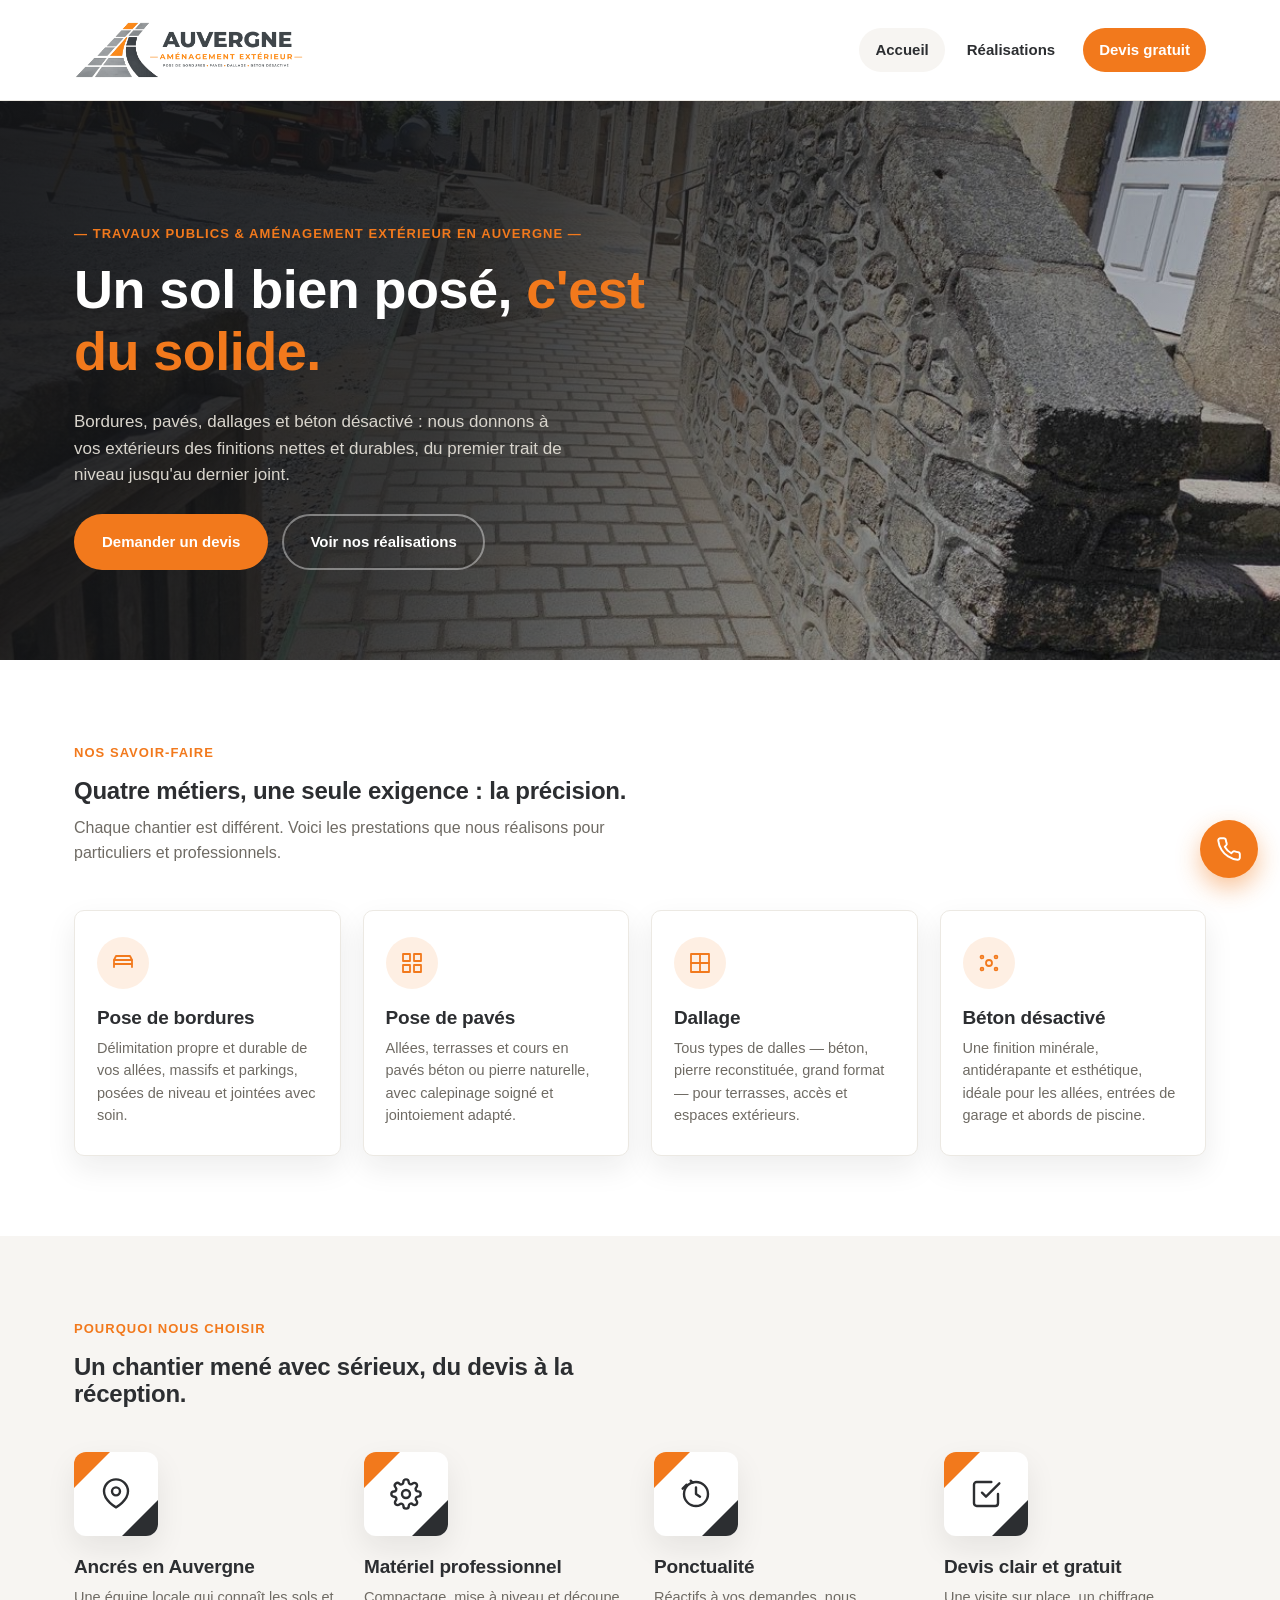
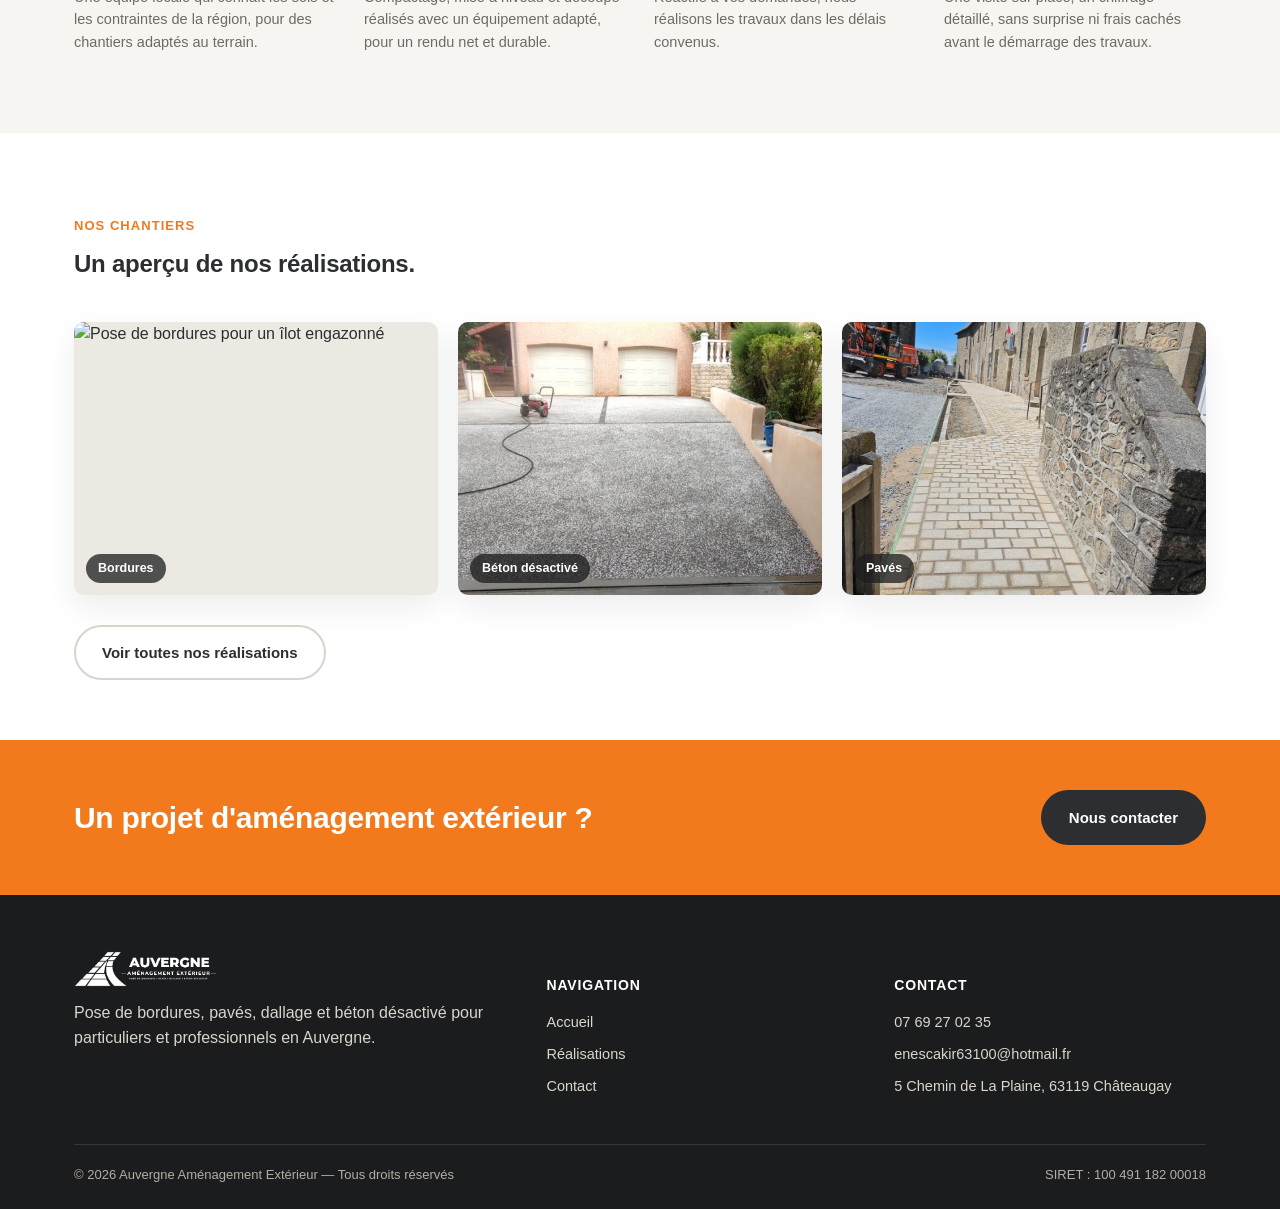
==== commit ea33ae1f: "Add files via upload" ====
--- a/index.html
+++ b/index.html
@@ -12,13 +12,13 @@
 
 <header class="site-header">
   <div class="wrap">
-    <a href="index.html" class="brand">
+    <a href="./" class="brand">
       <img src="logo.png" alt="Auvergne Aménagement Extérieur">
     </a>
     <button class="nav-toggle" aria-label="Ouvrir le menu" aria-expanded="false">☰</button>
     <nav class="main-nav">
       <ul>
-        <li><a href="index.html" class="active">Accueil</a></li>
+        <li><a href="./" class="active">Accueil</a></li>
         <li><a href="realisations.html">Réalisations</a></li>
         <li><a href="contact.html" class="nav-cta">Devis gratuit</a></li>
       </ul>
@@ -163,7 +163,7 @@
       <div class="footer-col">
         <h5>Navigation</h5>
         <ul>
-          <li><a href="index.html">Accueil</a></li>
+          <li><a href="./">Accueil</a></li>
           <li><a href="realisations.html">Réalisations</a></li>
           <li><a href="contact.html">Contact</a></li>
         </ul>
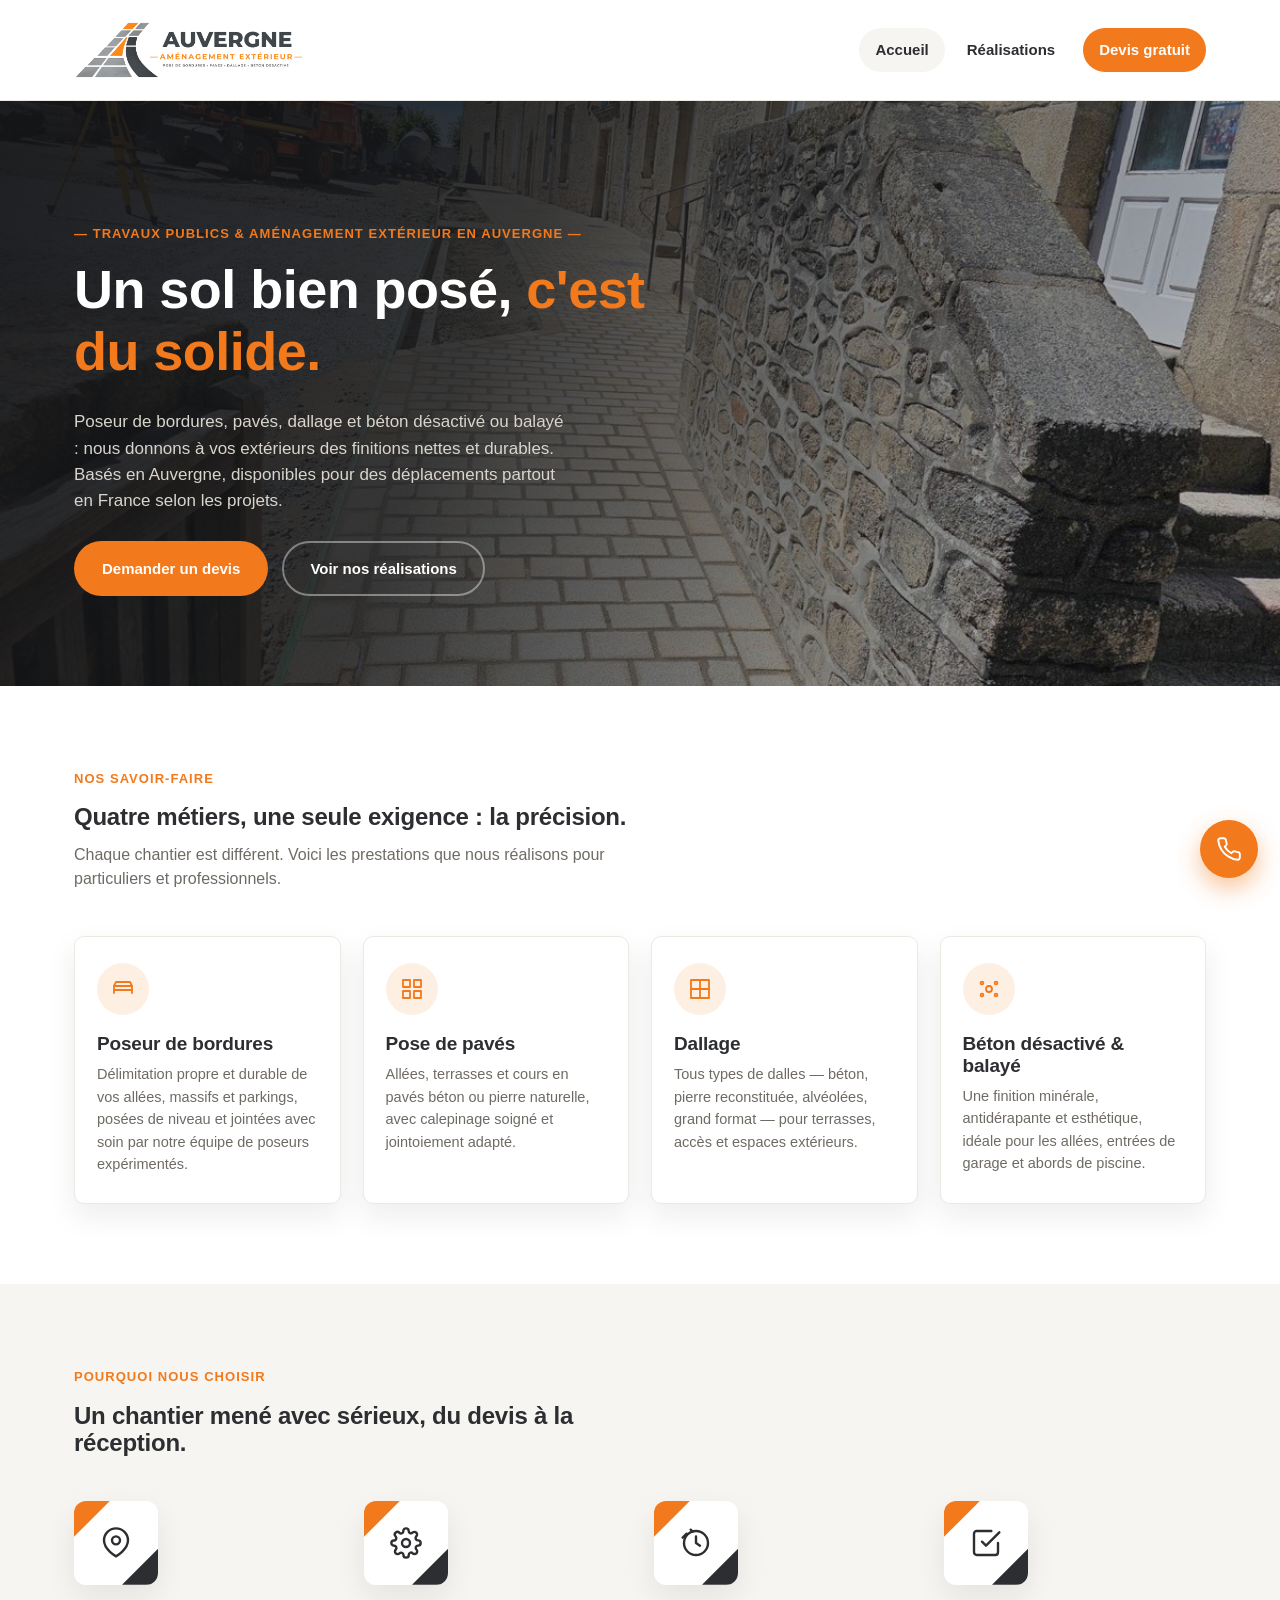
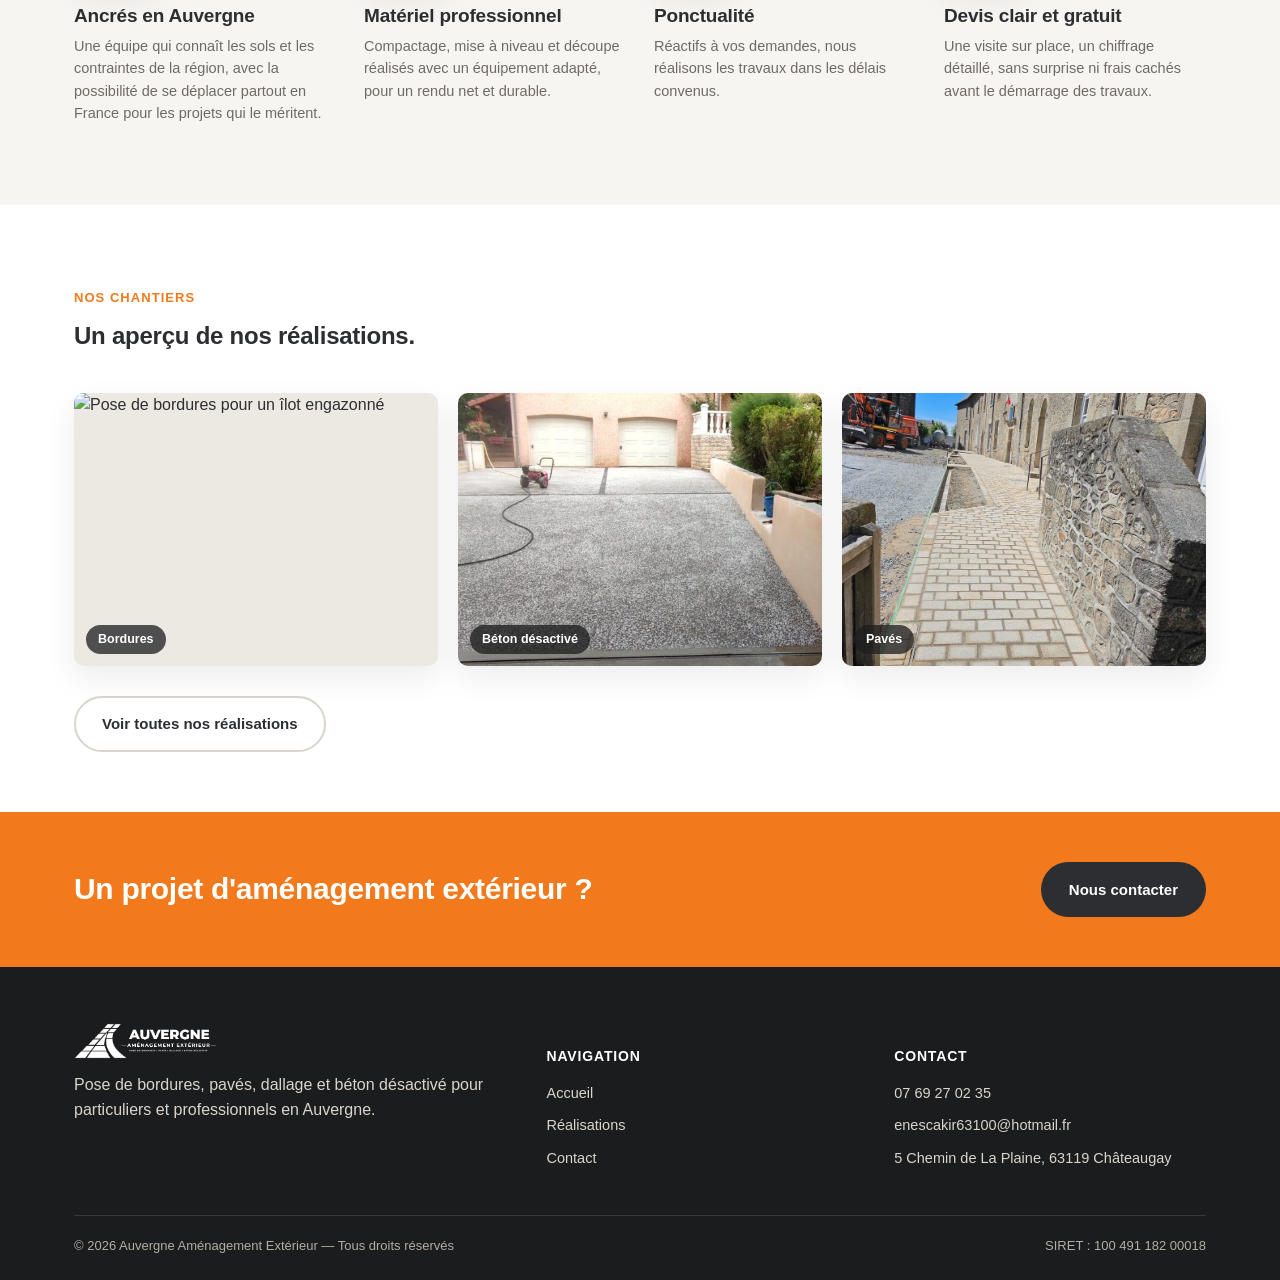
==== commit afadfcf7: "Add files via upload" ====
--- a/index.html
+++ b/index.html
@@ -3,24 +3,57 @@
 <head>
 <meta charset="UTF-8">
 <meta name="viewport" content="width=device-width, initial-scale=1.0">
-<title>Auvergne Aménagement Extérieur — Pose de bordures, pavés, dallage, béton désactivé</title>
-<meta name="description" content="Auvergne Aménagement Extérieur réalise vos travaux d'aménagement extérieur : pose de bordures, pavés, dallage et béton désactivé. Devis gratuit.">
-<link rel="icon" href="logo.png">
+<title>Poseur de bordures, pavés & dallage en Auvergne — AAE</title>
+<meta name="description" content="Entreprise de travaux publics en Auvergne : pose de bordures, pavés, dallage et béton désactivé/balayé pour particuliers et professionnels. Déplacements possibles dans toute la France. Devis gratuit.">
+<link rel="icon" href="/favicon.png">
 <link rel="stylesheet" href="style.css">
+<script type="application/ld+json">
+{
+  "@context": "https://schema.org",
+  "@type": "GeneralContractor",
+  "name": "Auvergne Aménagement Extérieur",
+  "alternateName": "AAE",
+  "image": "https://aae-tp.com/logo.png",
+  "url": "https://aae-tp.com/",
+  "telephone": "+33769270235",
+  "email": "enescakir63100@hotmail.fr",
+  "priceRange": "€€",
+  "description": "Entreprise de travaux publics spécialisée dans la pose de bordures, pavés, dallage et béton désactivé/balayé pour particuliers et professionnels en Auvergne, avec déplacements possibles dans toute la France selon les projets.",
+  "address": {
+    "@type": "PostalAddress",
+    "streetAddress": "5 Chemin de La Plaine",
+    "postalCode": "63119",
+    "addressLocality": "Châteaugay",
+    "addressRegion": "Auvergne-Rhône-Alpes",
+    "addressCountry": "FR"
+  },
+  "areaServed": [
+    {"@type": "AdministrativeArea", "name": "Auvergne-Rhône-Alpes"},
+    {"@type": "Country", "name": "France"}
+  ],
+  "openingHoursSpecification": {
+    "@type": "OpeningHoursSpecification",
+    "dayOfWeek": ["Monday","Tuesday","Wednesday","Thursday","Friday"],
+    "opens": "08:00",
+    "closes": "18:00"
+  },
+  "sameAs": []
+}
+</script>
 </head>
 <body>
 
 <header class="site-header">
   <div class="wrap">
-    <a href="./" class="brand">
+    <a href="/" class="brand">
       <img src="logo.png" alt="Auvergne Aménagement Extérieur">
     </a>
     <button class="nav-toggle" aria-label="Ouvrir le menu" aria-expanded="false">☰</button>
     <nav class="main-nav">
       <ul>
-        <li><a href="./" class="active">Accueil</a></li>
-        <li><a href="realisations.html">Réalisations</a></li>
-        <li><a href="contact.html" class="nav-cta">Devis gratuit</a></li>
+        <li><a href="/" class="active">Accueil</a></li>
+        <li><a href="/realisations/">Réalisations</a></li>
+        <li><a href="/contact/" class="nav-cta">Devis gratuit</a></li>
       </ul>
     </nav>
   </div>
@@ -31,10 +64,10 @@
     <div class="hero-copy">
       <p class="eyebrow">— Travaux publics & aménagement extérieur en Auvergne —</p>
       <h1>Un sol bien posé, <em>c'est du solide.</em></h1>
-      <p class="lead">Bordures, pavés, dallages et béton désactivé : nous donnons à vos extérieurs des finitions nettes et durables, du premier trait de niveau jusqu'au dernier joint.</p>
+      <p class="lead">Poseur de bordures, pavés, dallage et béton désactivé ou balayé : nous donnons à vos extérieurs des finitions nettes et durables. Basés en Auvergne, disponibles pour des déplacements partout en France selon les projets.</p>
       <div class="hero-ctas">
-        <a href="contact.html" class="btn btn-primary">Demander un devis</a>
-        <a href="realisations.html" class="btn btn-ghost">Voir nos réalisations</a>
+        <a href="/contact/" class="btn btn-primary">Demander un devis</a>
+        <a href="/realisations/" class="btn btn-ghost">Voir nos réalisations</a>
       </div>
     </div>
   </div>
@@ -52,8 +85,8 @@
       <div class="icon-badge">
         <svg viewBox="0 0 24 24" fill="none" stroke-width="1.8" stroke-linecap="round" stroke-linejoin="round"><rect x="3" y="9" width="18" height="4" rx="0.5"/><path d="M3 13v3M21 13v3M3 9l2-4h14l2 4"/></svg>
       </div>
-      <h3>Pose de bordures</h3>
-      <p>Délimitation propre et durable de vos allées, massifs et parkings, posées de niveau et jointées avec soin.</p>
+      <h3>Poseur de bordures</h3>
+      <p>Délimitation propre et durable de vos allées, massifs et parkings, posées de niveau et jointées avec soin par notre équipe de poseurs expérimentés.</p>
     </div>
     <div class="service-card">
       <div class="icon-badge">
@@ -67,13 +100,13 @@
         <svg viewBox="0 0 24 24" fill="none" stroke-width="1.8" stroke-linecap="round" stroke-linejoin="round"><rect x="3" y="3" width="18" height="18"/><line x1="3" y1="12" x2="21" y2="12"/><line x1="12" y1="3" x2="12" y2="21"/></svg>
       </div>
       <h3>Dallage</h3>
-      <p>Tous types de dalles — béton, pierre reconstituée, grand format — pour terrasses, accès et espaces extérieurs.</p>
+      <p>Tous types de dalles — béton, pierre reconstituée, alvéolées, grand format — pour terrasses, accès et espaces extérieurs.</p>
     </div>
     <div class="service-card">
       <div class="icon-badge">
         <svg viewBox="0 0 24 24" fill="none" stroke-width="1.8" stroke-linecap="round" stroke-linejoin="round"><circle cx="12" cy="12" r="3"/><circle cx="5" cy="6" r="1.4"/><circle cx="19" cy="6" r="1.4"/><circle cx="5" cy="18" r="1.4"/><circle cx="19" cy="18" r="1.4"/></svg>
       </div>
-      <h3>Béton désactivé</h3>
+      <h3>Béton désactivé & balayé</h3>
       <p>Une finition minérale, antidérapante et esthétique, idéale pour les allées, entrées de garage et abords de piscine.</p>
     </div>
   </div>
@@ -91,7 +124,7 @@
           <svg viewBox="0 0 24 24" fill="none" stroke-width="1.8" stroke-linecap="round" stroke-linejoin="round"><path d="M21 10c0 7-9 12-9 12s-9-5-9-12a9 9 0 0 1 18 0z"/><circle cx="12" cy="10" r="3"/></svg>
         </div>
         <h3>Ancrés en Auvergne</h3>
-        <p>Une équipe locale qui connaît les sols et les contraintes de la région, pour des chantiers adaptés au terrain.</p>
+        <p>Une équipe qui connaît les sols et les contraintes de la région, avec la possibilité de se déplacer partout en France pour les projets qui le méritent.</p>
       </div>
       <div class="feature">
         <div class="badge-icon">
@@ -140,14 +173,14 @@
     </div>
   </div>
   <div class="wrap" style="margin-top:30px;">
-    <a href="realisations.html" class="btn btn-ghost">Voir toutes nos réalisations</a>
+    <a href="/realisations/" class="btn btn-ghost">Voir toutes nos réalisations</a>
   </div>
 </section>
 
 <section class="cta-banner">
   <div class="wrap">
     <h2>Un projet d'aménagement extérieur ?</h2>
-    <a href="contact.html" class="btn btn-dark">Nous contacter</a>
+    <a href="/contact/" class="btn btn-dark">Nous contacter</a>
   </div>
 </section>
 
@@ -163,9 +196,9 @@
       <div class="footer-col">
         <h5>Navigation</h5>
         <ul>
-          <li><a href="./">Accueil</a></li>
-          <li><a href="realisations.html">Réalisations</a></li>
-          <li><a href="contact.html">Contact</a></li>
+          <li><a href="/">Accueil</a></li>
+          <li><a href="/realisations/">Réalisations</a></li>
+          <li><a href="/contact/">Contact</a></li>
         </ul>
       </div>
       <div class="footer-col">
